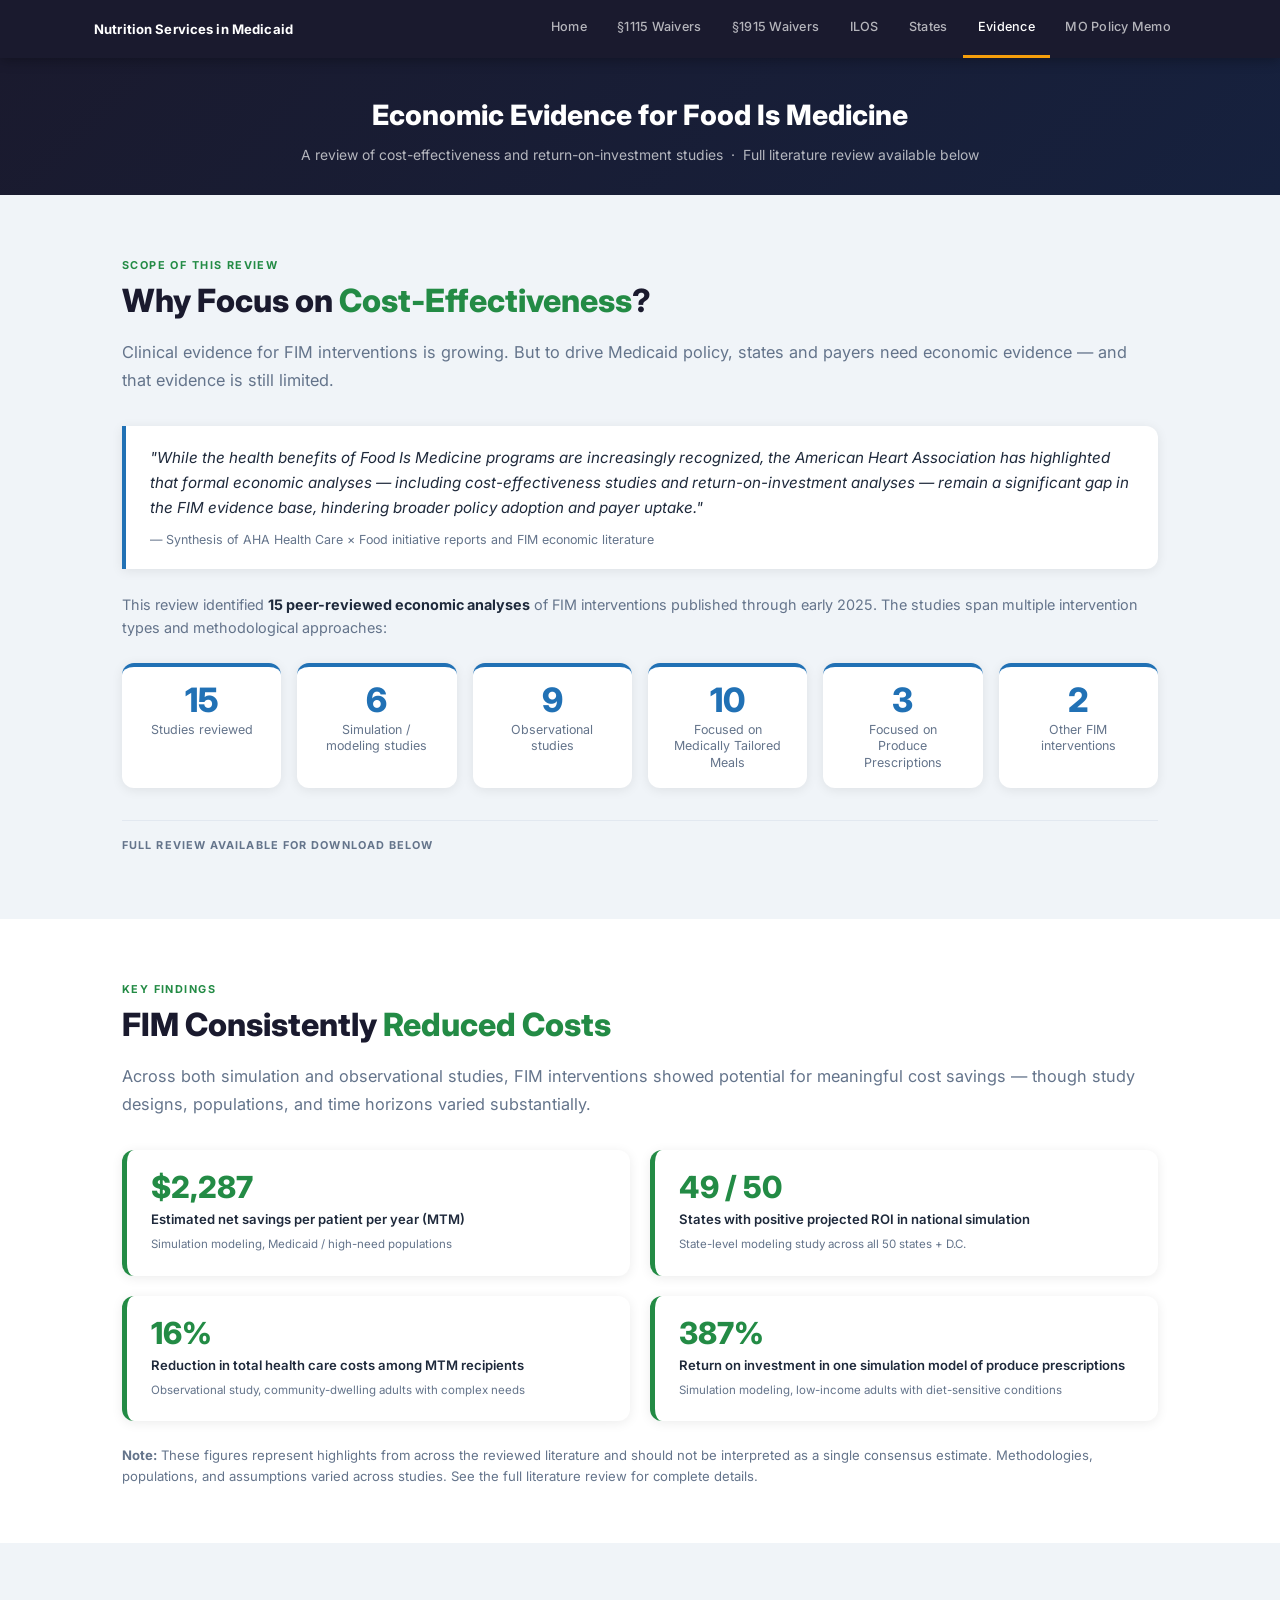
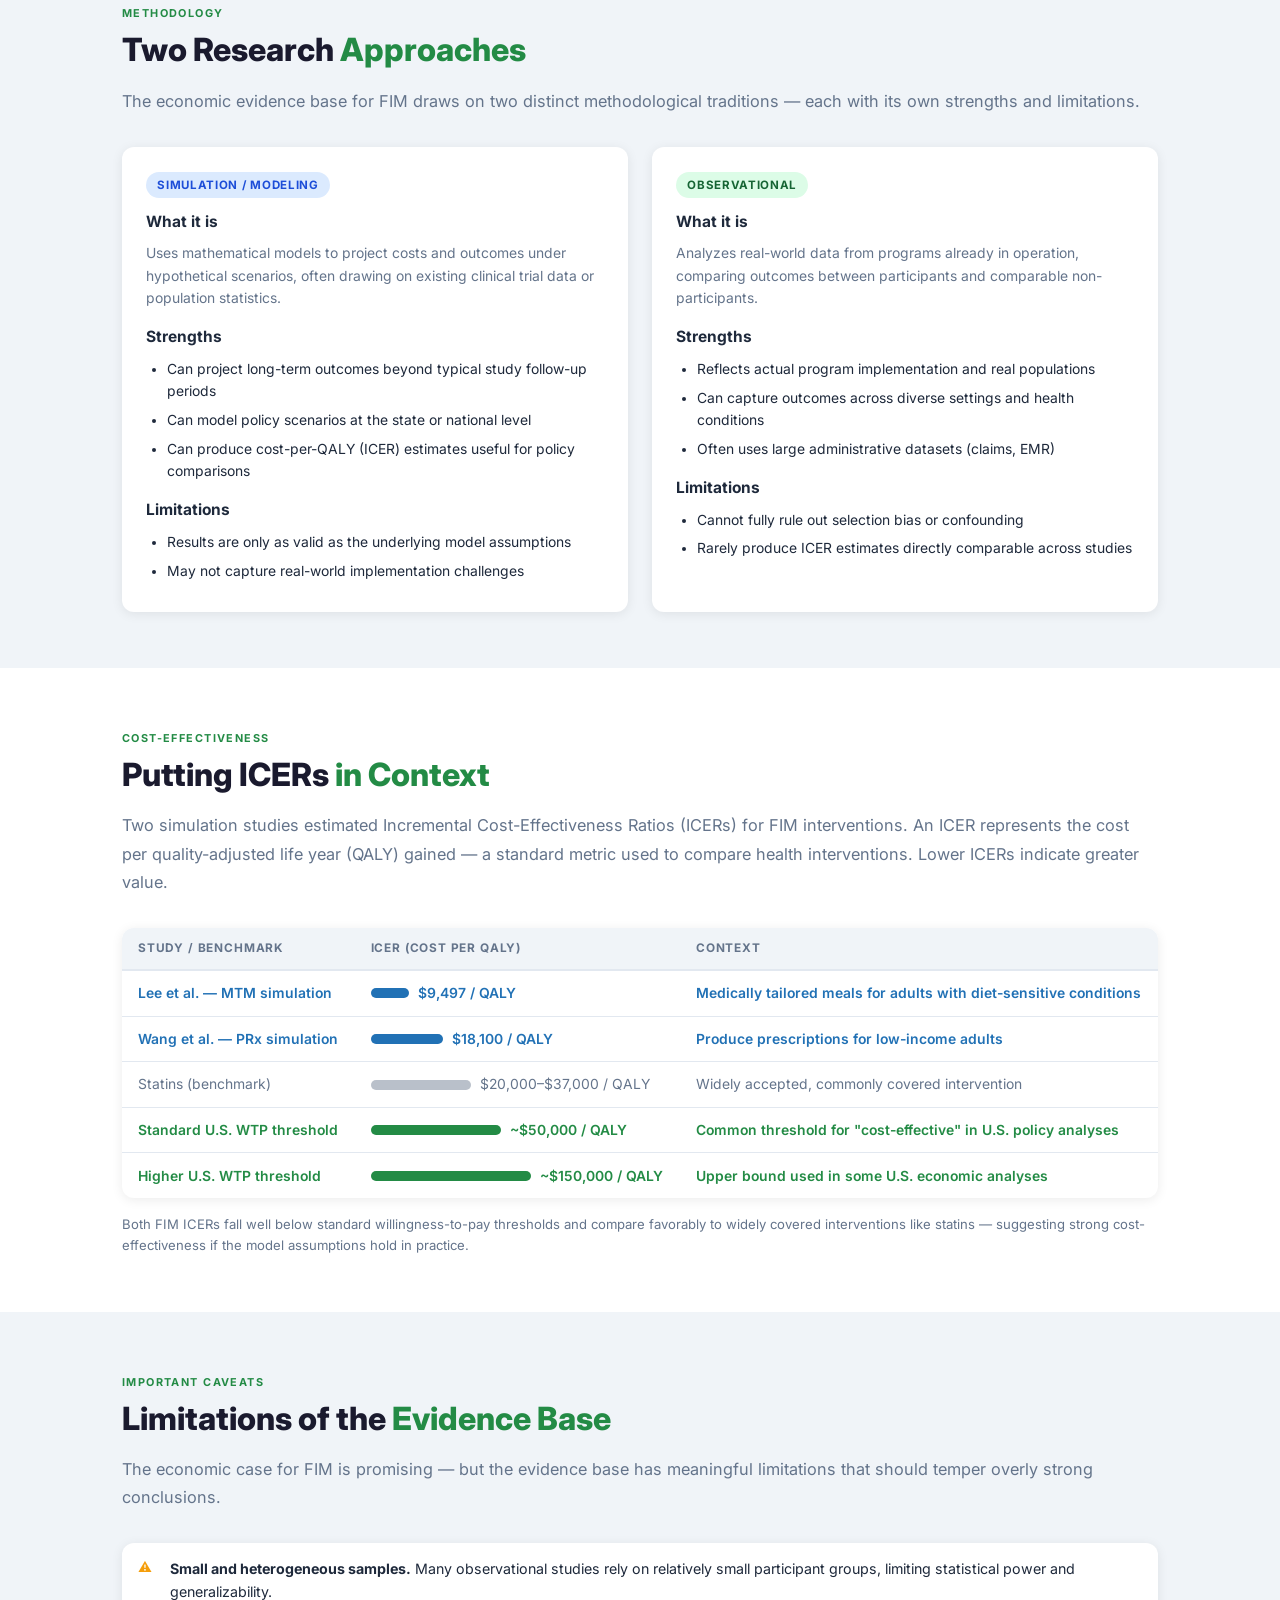
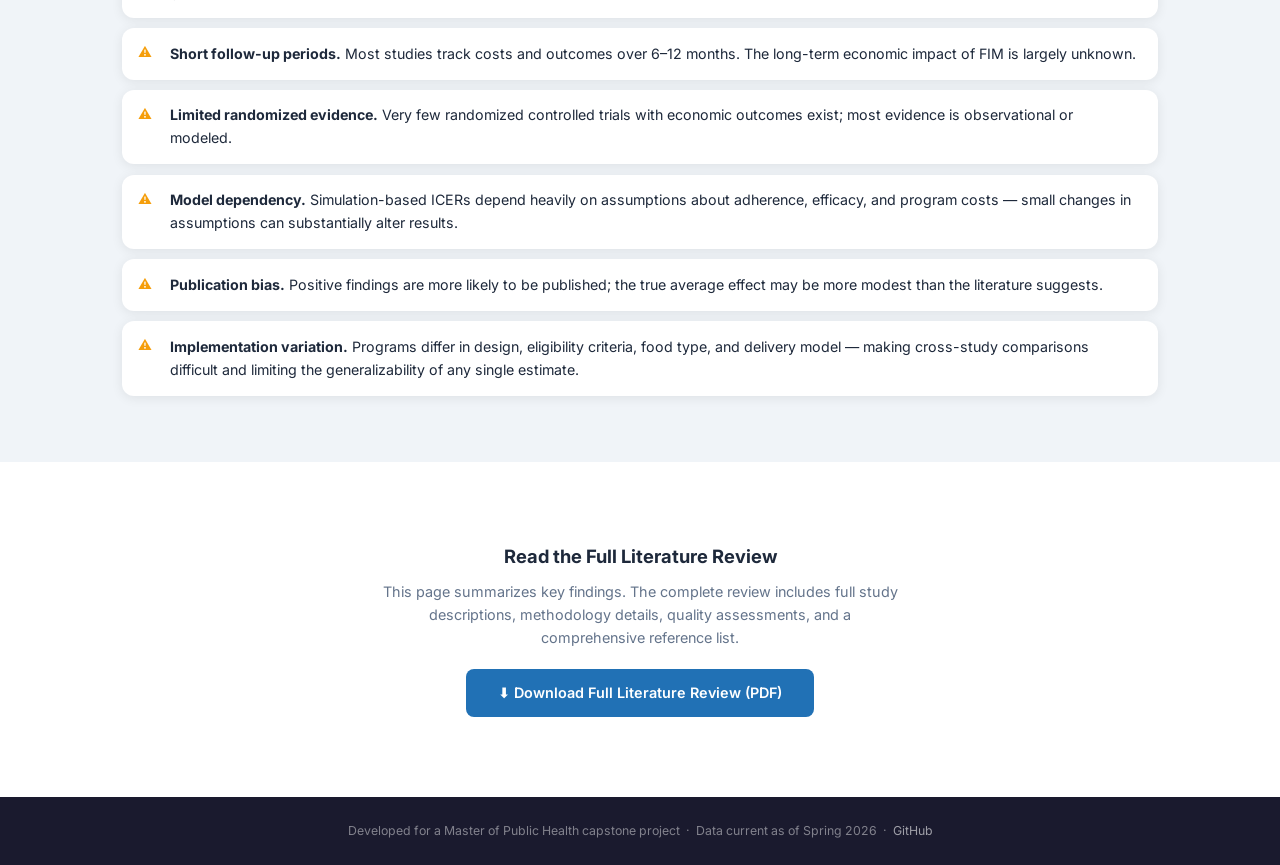
==== evidence.html @ 365bfa56 "Add hamburger nav, mobile polish, Evidence page, and MO Policy Memo page - Rename "States List" → "S" ====
<!DOCTYPE html>
<html lang="en">
<head>
  <meta charset="UTF-8" />
  <meta name="viewport" content="width=device-width, initial-scale=1.0" />
  <title>Evidence — Medicaid Nutrition Waivers</title>
  <link rel="stylesheet" href="style.css" />
</head>
<body>

<nav class="site-nav">
  <div class="nav-inner">
    <a class="nav-brand" href="index.html">Nutrition Services in Medicaid</a>
    <button class="nav-hamburger" id="nav-hamburger" aria-label="Open menu" aria-expanded="false">
      <span></span><span></span><span></span>
    </button>
    <ul class="nav-links" id="nav-links">
      <li><a href="index.html">Home</a></li>
      <li><a href="map-1115.html">§1115 Waivers</a></li>
      <li><a href="map-1915.html">§1915 Waivers</a></li>
      <li><a href="map-ilos.html">ILOS</a></li>
      <li><a href="states-list.html">States</a></li>
      <li><a href="evidence.html" class="active">Evidence</a></li>
      <li><a href="policy-memo.html">MO Policy Memo</a></li>
    </ul>
  </div>
</nav>

<div class="map-header">
  <h1>Economic Evidence for Food Is Medicine</h1>
  <p>A review of cost-effectiveness and return-on-investment studies &nbsp;·&nbsp; Full literature review available below</p>
</div>

<!-- ── Section 1: Scope + AHA quote ──────────────────────────────────────── -->
<section>
  <div class="page-section">
    <span class="section-eyebrow">Scope of This Review</span>
    <h2 class="section-title">Why Focus on <span>Cost-Effectiveness</span>?</h2>
    <p class="section-lead">
      Clinical evidence for FIM interventions is growing. But to drive Medicaid policy, states and payers
      need economic evidence — and that evidence is still limited.
    </p>

    <div class="ev-quote-box">
      <blockquote>
        "While the health benefits of Food Is Medicine programs are increasingly recognized, the American
        Heart Association has highlighted that formal economic analyses — including cost-effectiveness
        studies and return-on-investment analyses — remain a significant gap in the FIM evidence base,
        hindering broader policy adoption and payer uptake."
      </blockquote>
      <cite>— Synthesis of AHA Health Care × Food initiative reports and FIM economic literature</cite>
    </div>

    <p style="font-size:0.9rem;color:var(--muted);margin-bottom:1.25rem;">
      This review identified <strong style="color:var(--text);">15 peer-reviewed economic analyses</strong>
      of FIM interventions published through early 2025. The studies span multiple intervention types
      and methodological approaches:
    </p>

    <div class="ev-scope-row">
      <div class="ev-scope-card">
        <div class="ev-num">15</div>
        <div class="ev-lbl">Studies reviewed</div>
      </div>
      <div class="ev-scope-card">
        <div class="ev-num">6</div>
        <div class="ev-lbl">Simulation / modeling studies</div>
      </div>
      <div class="ev-scope-card">
        <div class="ev-num">9</div>
        <div class="ev-lbl">Observational studies</div>
      </div>
      <div class="ev-scope-card">
        <div class="ev-num">10</div>
        <div class="ev-lbl">Focused on Medically Tailored Meals</div>
      </div>
      <div class="ev-scope-card">
        <div class="ev-num">3</div>
        <div class="ev-lbl">Focused on Produce Prescriptions</div>
      </div>
      <div class="ev-scope-card">
        <div class="ev-num">2</div>
        <div class="ev-lbl">Other FIM interventions</div>
      </div>
    </div>

    <div class="sources" style="margin-top:2rem;">
      <div class="sources-label">Full review available for download below</div>
    </div>
  </div>
</section>

<!-- ── Section 2: Key findings (stat callouts) ───────────────────────────── -->
<section class="section-alt">
  <div class="page-section">
    <span class="section-eyebrow">Key Findings</span>
    <h2 class="section-title">FIM Consistently <span>Reduced Costs</span></h2>
    <p class="section-lead">
      Across both simulation and observational studies, FIM interventions showed potential for meaningful
      cost savings — though study designs, populations, and time horizons varied substantially.
    </p>

    <div class="ev-stat-grid">
      <div class="ev-stat-card">
        <div class="ev-stat-num">$2,287</div>
        <div class="ev-stat-label">Estimated net savings per patient per year (MTM)</div>
        <div class="ev-stat-src">Simulation modeling, Medicaid / high-need populations</div>
      </div>
      <div class="ev-stat-card">
        <div class="ev-stat-num">49 / 50</div>
        <div class="ev-stat-label">States with positive projected ROI in national simulation</div>
        <div class="ev-stat-src">State-level modeling study across all 50 states + D.C.</div>
      </div>
      <div class="ev-stat-card">
        <div class="ev-stat-num">16%</div>
        <div class="ev-stat-label">Reduction in total health care costs among MTM recipients</div>
        <div class="ev-stat-src">Observational study, community-dwelling adults with complex needs</div>
      </div>
      <div class="ev-stat-card">
        <div class="ev-stat-num">387%</div>
        <div class="ev-stat-label">Return on investment in one simulation model of produce prescriptions</div>
        <div class="ev-stat-src">Simulation modeling, low-income adults with diet-sensitive conditions</div>
      </div>
    </div>

    <p style="font-size:0.82rem;color:var(--muted);margin-top:1.5rem;">
      <strong>Note:</strong> These figures represent highlights from across the reviewed literature and should not be
      interpreted as a single consensus estimate. Methodologies, populations, and assumptions varied
      across studies. See the full literature review for complete details.
    </p>
  </div>
</section>

<!-- ── Section 3: Two types of evidence ─────────────────────────────────── -->
<section>
  <div class="page-section">
    <span class="section-eyebrow">Methodology</span>
    <h2 class="section-title">Two Research <span>Approaches</span></h2>
    <p class="section-lead">
      The economic evidence base for FIM draws on two distinct methodological traditions — each with
      its own strengths and limitations.
    </p>

    <div class="ev-two-col">
      <div class="ev-method-card">
        <span class="ev-method-tag sim">Simulation / Modeling</span>
        <h3>What it is</h3>
        <p>Uses mathematical models to project costs and outcomes under hypothetical scenarios, often drawing on existing clinical trial data or population statistics.</p>
        <h3 style="margin-top:1rem;">Strengths</h3>
        <ul>
          <li>Can project long-term outcomes beyond typical study follow-up periods</li>
          <li>Can model policy scenarios at the state or national level</li>
          <li>Can produce cost-per-QALY (ICER) estimates useful for policy comparisons</li>
        </ul>
        <h3 style="margin-top:1rem;">Limitations</h3>
        <ul>
          <li>Results are only as valid as the underlying model assumptions</li>
          <li>May not capture real-world implementation challenges</li>
        </ul>
      </div>
      <div class="ev-method-card">
        <span class="ev-method-tag obs">Observational</span>
        <h3>What it is</h3>
        <p>Analyzes real-world data from programs already in operation, comparing outcomes between participants and comparable non-participants.</p>
        <h3 style="margin-top:1rem;">Strengths</h3>
        <ul>
          <li>Reflects actual program implementation and real populations</li>
          <li>Can capture outcomes across diverse settings and health conditions</li>
          <li>Often uses large administrative datasets (claims, EMR)</li>
        </ul>
        <h3 style="margin-top:1rem;">Limitations</h3>
        <ul>
          <li>Cannot fully rule out selection bias or confounding</li>
          <li>Rarely produce ICER estimates directly comparable across studies</li>
        </ul>
      </div>
    </div>
  </div>
</section>

<!-- ── Section 4: ICERs in context ───────────────────────────────────────── -->
<section class="section-alt">
  <div class="page-section">
    <span class="section-eyebrow">Cost-Effectiveness</span>
    <h2 class="section-title">Putting ICERs <span>in Context</span></h2>
    <p class="section-lead">
      Two simulation studies estimated Incremental Cost-Effectiveness Ratios (ICERs) for FIM
      interventions. An ICER represents the cost per quality-adjusted life year (QALY) gained — a
      standard metric used to compare health interventions. Lower ICERs indicate greater value.
    </p>

    <table class="icer-table">
      <thead>
        <tr>
          <th>Study / Benchmark</th>
          <th>ICER (cost per QALY)</th>
          <th>Context</th>
        </tr>
      </thead>
      <tbody>
        <tr class="icer-fim">
          <td>Lee et al. — MTM simulation</td>
          <td>
            <div class="icer-bar-wrap">
              <div class="icer-bar" style="width:38px"></div>
              $9,497 / QALY
            </div>
          </td>
          <td>Medically tailored meals for adults with diet-sensitive conditions</td>
        </tr>
        <tr class="icer-fim">
          <td>Wang et al. — PRx simulation</td>
          <td>
            <div class="icer-bar-wrap">
              <div class="icer-bar" style="width:72px"></div>
              $18,100 / QALY
            </div>
          </td>
          <td>Produce prescriptions for low-income adults</td>
        </tr>
        <tr class="icer-bench">
          <td>Statins (benchmark)</td>
          <td>
            <div class="icer-bar-wrap">
              <div class="icer-bar bench" style="width:100px"></div>
              $20,000–$37,000 / QALY
            </div>
          </td>
          <td>Widely accepted, commonly covered intervention</td>
        </tr>
        <tr class="icer-wtp">
          <td>Standard U.S. WTP threshold</td>
          <td>
            <div class="icer-bar-wrap">
              <div class="icer-bar wtp" style="width:130px"></div>
              ~$50,000 / QALY
            </div>
          </td>
          <td>Common threshold for "cost-effective" in U.S. policy analyses</td>
        </tr>
        <tr class="icer-wtp">
          <td>Higher U.S. WTP threshold</td>
          <td>
            <div class="icer-bar-wrap">
              <div class="icer-bar wtp" style="width:160px"></div>
              ~$150,000 / QALY
            </div>
          </td>
          <td>Upper bound used in some U.S. economic analyses</td>
        </tr>
      </tbody>
    </table>

    <p style="font-size:0.82rem;color:var(--muted);margin-top:1rem;">
      Both FIM ICERs fall well below standard willingness-to-pay thresholds and compare favorably to
      widely covered interventions like statins — suggesting strong cost-effectiveness if the model
      assumptions hold in practice.
    </p>
  </div>
</section>

<!-- ── Section 5: Limitations ────────────────────────────────────────────── -->
<section>
  <div class="page-section">
    <span class="section-eyebrow">Important Caveats</span>
    <h2 class="section-title">Limitations of the <span>Evidence Base</span></h2>
    <p class="section-lead">
      The economic case for FIM is promising — but the evidence base has meaningful limitations that
      should temper overly strong conclusions.
    </p>

    <ul class="caveat-list">
      <li><strong>Small and heterogeneous samples.</strong> Many observational studies rely on relatively small participant groups, limiting statistical power and generalizability.</li>
      <li><strong>Short follow-up periods.</strong> Most studies track costs and outcomes over 6–12 months. The long-term economic impact of FIM is largely unknown.</li>
      <li><strong>Limited randomized evidence.</strong> Very few randomized controlled trials with economic outcomes exist; most evidence is observational or modeled.</li>
      <li><strong>Model dependency.</strong> Simulation-based ICERs depend heavily on assumptions about adherence, efficacy, and program costs — small changes in assumptions can substantially alter results.</li>
      <li><strong>Publication bias.</strong> Positive findings are more likely to be published; the true average effect may be more modest than the literature suggests.</li>
      <li><strong>Implementation variation.</strong> Programs differ in design, eligibility criteria, food type, and delivery model — making cross-study comparisons difficult and limiting the generalizability of any single estimate.</li>
    </ul>
  </div>
</section>

<!-- ── Section 6: Download CTA ───────────────────────────────────────────── -->
<section class="section-alt">
  <div class="page-section">
    <div class="download-cta">
      <h3>Read the Full Literature Review</h3>
      <p>
        This page summarizes key findings. The complete review includes full study descriptions,
        methodology details, quality assessments, and a comprehensive reference list.
      </p>
      <a href="Walcott_Lit_Review.pdf" class="btn-download" target="_blank">
        &#x2B07; Download Full Literature Review (PDF)
      </a>
    </div>
  </div>
</section>

<!-- ── Footer ────────────────────────────────────────────────────────────── -->
<footer class="site-footer">
  <p>Developed for a Master of Public Health capstone project &nbsp;·&nbsp;
     Data current as of Spring 2026 &nbsp;·&nbsp;
     <a href="https://github.com/kwal-walk/50statescan" target="_blank">GitHub</a>
  </p>
</footer>

<script src="nav.js"></script>
</body>
</html>
---- style.css ----
/* ── Google Font ─────────────────────────────────────────────────────────── */
@import url('https://fonts.googleapis.com/css2?family=Inter:wght@300;400;500;600;700;800&display=swap');

/* ── Design tokens ───────────────────────────────────────────────────────── */
:root {
  --navy:    #1a1a2e;
  --navy2:   #16213e;
  --purple:  #6a51a3;
  --blue:    #2171b5;
  --green:   #238b45;
  --teal:    #0891b2;
  --amber:   #f59e0b;
  --orange:  #fd8d3c;
  --bg:      #f0f4f8;
  --card-bg: #ffffff;
  --text:    #1e293b;
  --muted:   #64748b;
  --border:  #e2e8f0;
  --radius:  12px;
  --shadow:  0 2px 12px rgba(0,0,0,0.08);
  --shadow-lg: 0 8px 32px rgba(0,0,0,0.12);
}

/* ── Reset ───────────────────────────────────────────────────────────────── */
*, *::before, *::after { box-sizing: border-box; margin: 0; padding: 0; }
html { scroll-behavior: smooth; }
body {
  font-family: 'Inter', system-ui, sans-serif;
  background: var(--bg);
  color: var(--text);
  line-height: 1.6;
}
a { color: var(--blue); text-decoration: none; }
a:hover { text-decoration: underline; }
img { max-width: 100%; display: block; }

/* ── Top Navigation ──────────────────────────────────────────────────────── */
.site-nav {
  position: sticky;
  top: 0;
  z-index: 1000;
  background: var(--navy);
  box-shadow: 0 2px 12px rgba(0,0,0,0.3);
}
.nav-inner {
  max-width: 1140px;
  margin: 0 auto;
  display: flex;
  align-items: center;
  padding: 0 1.5rem;
  height: 58px;
}
.nav-brand {
  font-size: 0.82rem;
  font-weight: 700;
  color: #fff;
  white-space: nowrap;
  margin-right: auto;
  letter-spacing: 0.01em;
  text-decoration: none;
}
.nav-brand:hover { text-decoration: none; color: rgba(255,255,255,0.85); }
.nav-links {
  display: flex;
  list-style: none;
  height: 100%;
}
.nav-links li { display: flex; align-items: stretch; }
.nav-links a {
  display: flex;
  align-items: center;
  padding: 0 0.95rem;
  color: rgba(255,255,255,0.68);
  font-size: 0.79rem;
  font-weight: 500;
  letter-spacing: 0.02em;
  transition: color 0.2s, background 0.2s;
  border-bottom: 3px solid transparent;
  text-decoration: none;
}
.nav-links a:hover { color: #fff; background: rgba(255,255,255,0.06); text-decoration: none; }
.nav-links a.active { color: #fff; border-bottom-color: var(--amber); }

/* ── Hero ────────────────────────────────────────────────────────────────── */
.hero {
  position: relative;
  min-height: 490px;
  display: flex;
  align-items: center;
  justify-content: center;
  overflow: hidden;
  background: var(--navy2);
}
.hero-img {
  position: absolute; inset: 0;
  width: 100%; height: 100%;
  object-fit: cover; object-position: center;
  opacity: 0.38;
}
.hero-content {
  position: relative; z-index: 1;
  text-align: center; padding: 3.5rem 2rem;
  max-width: 800px;
}
.hero-eyebrow {
  display: inline-block;
  background: var(--amber); color: var(--navy);
  font-size: 0.7rem; font-weight: 700;
  letter-spacing: 0.13em; text-transform: uppercase;
  padding: 0.28rem 0.9rem; border-radius: 99px;
  margin-bottom: 1.2rem;
}
.hero h1 {
  font-size: clamp(1.9rem, 4.5vw, 3.1rem);
  font-weight: 800; color: #fff;
  line-height: 1.18; margin-bottom: 1rem;
}
.hero-sub {
  font-size: 1.05rem; color: rgba(255,255,255,0.8);
  max-width: 600px; margin: 0 auto 2.2rem; line-height: 1.65;
}
.hero-stats {
  display: flex; gap: 0.8rem;
  justify-content: center; flex-wrap: wrap;
}
.hero-stat {
  background: rgba(255,255,255,0.12);
  border: 1px solid rgba(255,255,255,0.22);
  backdrop-filter: blur(6px);
  border-radius: 99px; padding: 0.42rem 1.1rem;
  color: #fff; font-size: 0.8rem; font-weight: 500;
}
.hero-stat strong { font-weight: 700; }

/* ── Page sections ───────────────────────────────────────────────────────── */
.page-section {
  max-width: 1100px;
  margin: 0 auto;
  padding: 3.5rem 2rem;
}
.section-alt { background: #fff; }
.section-eyebrow {
  display: inline-block;
  font-size: 0.68rem; font-weight: 700;
  letter-spacing: 0.13em; text-transform: uppercase;
  color: var(--green); margin-bottom: 0.45rem;
}
.section-title {
  font-size: clamp(1.4rem, 2.8vw, 2rem);
  font-weight: 800; color: var(--navy);
  margin-bottom: 1.1rem; line-height: 1.22;
}
.section-title span { color: var(--green); }
.section-lead {
  font-size: 1.02rem; color: var(--muted);
  margin-bottom: 2rem; line-height: 1.72;
}
.section-body { font-size: 0.96rem; color: var(--text); line-height: 1.76; }
.section-body p { margin-bottom: 1rem; }
.section-body p:last-child { margin-bottom: 0; }

/* ── Two-column layout ───────────────────────────────────────────────────── */
.two-col {
  display: grid;
  grid-template-columns: 1fr 1fr;
  gap: 3rem; align-items: center;
}
.two-col.reverse { direction: rtl; }
.two-col.reverse > * { direction: ltr; }
@media (max-width: 720px) {
  .two-col { grid-template-columns: 1fr; }
  .two-col.reverse { direction: ltr; }
}
.col-img { border-radius: var(--radius); overflow: hidden; box-shadow: var(--shadow-lg); }
.col-img img { width: 100%; height: 320px; object-fit: cover; }

/* ── FIM type cards ──────────────────────────────────────────────────────── */
.fim-grid {
  display: grid;
  grid-template-columns: repeat(auto-fill, minmax(215px, 1fr));
  gap: 1rem; margin-top: 1.8rem;
}
.fim-grid-3 {
  display: grid;
  grid-template-columns: repeat(3, 1fr);
  gap: 1rem; margin-top: 1rem;
}
/* 2 cards centered to match width of 3-column grid above:
   use a 6-col grid so each card spans 2 cols = same width as 3-col above */
.fim-grid-2-centered {
  display: grid;
  grid-template-columns: repeat(6, 1fr);
  gap: 1rem; margin-top: 1rem;
}
.fim-grid-2-centered > :nth-child(1) { grid-column: 2 / 4; }
.fim-grid-2-centered > :nth-child(2) { grid-column: 4 / 6; }
@media (max-width: 720px) {
  .fim-grid-3 { grid-template-columns: 1fr; }
  .fim-grid-2-centered { grid-template-columns: 1fr 1fr; }
  .fim-grid-2-centered > :nth-child(1) { grid-column: auto; }
  .fim-grid-2-centered > :nth-child(2) { grid-column: auto; }
}
.fim-card {
  background: var(--card-bg); border-radius: var(--radius);
  padding: 1.3rem 1.2rem; box-shadow: var(--shadow);
  border-top: 4px solid var(--green);
  transition: transform 0.2s, box-shadow 0.2s;
}
.fim-card:hover { transform: translateY(-3px); box-shadow: var(--shadow-lg); }
.fim-card.accent-blue   { border-top-color: var(--blue); }
.fim-card.accent-purple { border-top-color: var(--purple); }
.fim-card.accent-amber  { border-top-color: var(--amber); }
.fim-card.accent-teal   { border-top-color: var(--teal); }
.fim-card.accent-orange { border-top-color: var(--orange); }
.fim-card .card-icon { font-size: 1.75rem; margin-bottom: 0.55rem; }
.fim-card h4 { font-size: 0.87rem; font-weight: 700; color: var(--navy); margin-bottom: 0.38rem; }
.fim-card p  { font-size: 0.81rem; color: var(--muted); line-height: 1.55; }

/* ── Evidence banner ─────────────────────────────────────────────────────── */
.evidence-banner {
  background: linear-gradient(135deg, var(--navy) 0%, var(--navy2) 100%);
  border-radius: var(--radius); padding: 1.8rem 2.2rem;
  color: #fff; margin-top: 2rem;
  display: flex; align-items: center; gap: 1.4rem;
}
.evidence-banner .ev-icon { font-size: 2.2rem; flex-shrink: 0; }
.evidence-banner h4 { font-size: 1rem; font-weight: 700; margin-bottom: 0.3rem; }
.evidence-banner p  { font-size: 0.87rem; color: rgba(255,255,255,0.8); line-height: 1.6; }

/* ── FIM vs FAM ──────────────────────────────────────────────────────────── */
.compare-grid {
  display: grid; grid-template-columns: 1fr 1fr;
  gap: 1.5rem; margin-top: 1.8rem;
}
@media (max-width: 600px) { .compare-grid { grid-template-columns: 1fr; } }
.compare-card {
  background: var(--card-bg); border-radius: var(--radius);
  padding: 1.8rem; box-shadow: var(--shadow);
}
.compare-card.fim  { border-top: 5px solid var(--blue); }
.compare-card.fam  { border-top: 5px solid var(--green); }
.compare-card .cc-label {
  font-size: 0.67rem; font-weight: 700; letter-spacing: 0.12em;
  text-transform: uppercase; margin-bottom: 0.5rem;
}
.compare-card.fim .cc-label { color: var(--blue); }
.compare-card.fam .cc-label { color: var(--green); }
.compare-card h3  { font-size: 1.12rem; font-weight: 700; color: var(--navy); margin-bottom: 0.85rem; }
.compare-card ul  { padding-left: 1.2rem; }
.compare-card li  { font-size: 0.89rem; color: var(--muted); margin-bottom: 0.5rem; line-height: 1.55; }

/* ── Full-width image divider ────────────────────────────────────────────── */
.img-divider { width: 100%; height: 260px; overflow: hidden; position: relative; }
.img-divider img {
  width: 100%; height: 100%;
  object-fit: cover; object-position: center 55%;
}
.img-divider-overlay {
  position: absolute; inset: 0;
  background: linear-gradient(to right, rgba(26,26,46,0.62), rgba(26,26,46,0.1));
  display: flex; align-items: center; padding: 0 4rem;
}
.img-divider-overlay p {
  color: #fff; font-size: clamp(1rem, 2.2vw, 1.35rem);
  font-weight: 600; max-width: 480px;
  line-height: 1.42;
}
/* Centered overlay variant */
.img-divider-overlay.overlay-center {
  justify-content: center;
  background: rgba(26,26,46,0.42);
  padding: 0 2rem;
}
.img-divider-overlay.overlay-center p {
  text-align: center;
  max-width: 700px;
}

/* ── Key Players ─────────────────────────────────────────────────────────── */
.players-grid {
  display: grid;
  grid-template-columns: repeat(auto-fill, minmax(270px, 1fr));
  gap: 1.1rem; margin-top: 1.8rem;
}
.player-card {
  background: var(--card-bg); border-radius: var(--radius);
  padding: 1.4rem; box-shadow: var(--shadow);
  display: flex; gap: 1rem; align-items: flex-start;
}
.player-icon {
  font-size: 1.8rem; flex-shrink: 0;
  width: 50px; height: 50px; background: var(--bg);
  border-radius: 10px; display: flex;
  align-items: center; justify-content: center;
}
.player-card h4 { font-size: 0.9rem; font-weight: 700; color: var(--navy); margin-bottom: 0.32rem; }
.player-card p  { font-size: 0.82rem; color: var(--muted); line-height: 1.55; }

/* ── Waiver overview cards ───────────────────────────────────────────────── */
.waiver-overview-cards {
  display: grid;
  grid-template-columns: repeat(auto-fill, minmax(290px, 1fr));
  gap: 1.5rem; margin-top: 1.8rem;
}
.waiver-overview-card {
  background: var(--card-bg); border-radius: var(--radius);
  padding: 2rem; box-shadow: var(--shadow);
  display: flex; flex-direction: column;
  transition: transform 0.2s, box-shadow 0.2s;
}
.waiver-overview-card:hover { transform: translateY(-4px); box-shadow: var(--shadow-lg); }
.waiver-overview-card.w1115 { border-top: 5px solid var(--blue); }
.waiver-overview-card.w1915 { border-top: 5px solid var(--green); }
.waiver-overview-card.wilos { border-top: 5px solid var(--teal); }
.wc-badge {
  display: inline-block;
  font-size: 0.67rem; font-weight: 700; letter-spacing: 0.1em;
  text-transform: uppercase; padding: 0.23rem 0.65rem;
  border-radius: 99px; margin-bottom: 0.75rem; color: #fff;
}
.waiver-overview-card.w1115 .wc-badge { background: var(--blue); }
.waiver-overview-card.w1915 .wc-badge { background: var(--green); }
.waiver-overview-card.wilos .wc-badge { background: var(--teal); }
.waiver-overview-card h3 { font-size: 1.05rem; font-weight: 700; color: var(--navy); margin-bottom: 0.65rem; }
.waiver-overview-card p  { font-size: 0.85rem; color: var(--muted); line-height: 1.62; flex: 1; margin-bottom: 1.4rem; }
.wc-stat {
  font-size: 0.79rem; color: var(--text); font-weight: 500;
  background: var(--bg); border-radius: 8px; padding: 0.38rem 0.75rem;
  margin-bottom: 1.1rem; display: inline-block;
}
.btn-map {
  display: inline-flex; align-items: center; gap: 0.4rem;
  padding: 0.62rem 1.25rem; border-radius: 8px;
  font-size: 0.84rem; font-weight: 600; color: #fff;
  transition: opacity 0.2s; text-decoration: none; width: fit-content;
}
.btn-map:hover { opacity: 0.87; text-decoration: none; }
.waiver-overview-card.w1115 .btn-map { background: var(--blue); }
.waiver-overview-card.w1915 .btn-map { background: var(--green); }
.waiver-overview-card.wilos .btn-map { background: var(--teal); }

/* ── Sources ─────────────────────────────────────────────────────────────── */
.sources {
  margin-top: 2.2rem; padding-top: 1rem;
  border-top: 1px solid var(--border);
}
.sources-label {
  font-size: 0.68rem; font-weight: 700; letter-spacing: 0.1em;
  text-transform: uppercase; color: var(--muted); margin-bottom: 0.5rem;
}
.sources-list { display: flex; flex-wrap: wrap; gap: 0.35rem 0.8rem; list-style: none; }
.sources-list li { font-size: 0.74rem; }
.sources-list a {
  color: var(--muted); text-decoration: underline;
  text-decoration-color: var(--border); transition: color 0.15s;
}
.sources-list a:hover { color: var(--blue); }

/* ── Map page header ─────────────────────────────────────────────────────── */
.map-header {
  background: linear-gradient(135deg, var(--navy) 0%, var(--navy2) 100%);
  padding: 2.2rem 2rem 1.8rem; text-align: center;
}
.map-header h1 {
  font-size: clamp(1.2rem, 2.8vw, 1.75rem);
  font-weight: 800; color: #fff; margin-bottom: 0.35rem;
}
.map-header p { font-size: 0.87rem; color: rgba(255,255,255,0.68); }

/* ── Map layout ──────────────────────────────────────────────────────────── */
.map-main {
  display: flex; flex-direction: column;
  align-items: center; padding: 1.5rem 1rem 3rem;
}
#map-container {
  width: 100%; max-width: 960px;
  background: #eaf3fb; border: 1px solid #c8dbe9;
  border-radius: var(--radius); overflow: visible; padding: 0.5rem;
}
#map { width: 100%; height: auto; display: block; cursor: pointer; }
.state-path {
  stroke: #fff; stroke-width: 0.6px; cursor: pointer;
  transition: filter 0.15s, stroke-width 0.15s;
}
.state-path:hover { stroke: rgba(0,0,0,0.4); stroke-width: 1.8px; filter: brightness(0.86); }

/* ── Legend ──────────────────────────────────────────────────────────────── */
#legend {
  background: var(--card-bg); border-radius: var(--radius);
  box-shadow: var(--shadow); padding: 1rem 1.25rem;
  margin-top: 1rem; display: flex; flex-wrap: wrap;
  gap: 0.55rem 1.4rem; align-items: center;
  max-width: 960px; width: 100%;
}
.legend-title {
  font-size: 0.7rem; font-weight: 700; letter-spacing: 0.1em;
  text-transform: uppercase; color: var(--muted); width: 100%;
}
.legend-item { display: flex; align-items: center; gap: 0.45rem; font-size: 0.82rem; color: var(--text); }
.legend-swatch {
  width: 16px; height: 16px; border-radius: 4px; flex-shrink: 0;
  border: 1px solid rgba(0,0,0,0.1);
}
.pending-swatch {
  background: repeating-linear-gradient(
    45deg, #238b45 0px, #238b45 4px, #fd8d3c 4px, #fd8d3c 8px
  );
}
.na-swatch {
  background: repeating-linear-gradient(
    45deg, #94a3b8 0px, #94a3b8 4px, #e2e8f0 4px, #e2e8f0 8px
  );
}

/* ── Tooltip ─────────────────────────────────────────────────────────────── */
#tooltip {
  display: none; position: fixed; z-index: 9999;
  background: var(--navy); color: #fff;
  border-radius: 10px; padding: 0.9rem 1.1rem;
  max-width: 300px; font-size: 0.83rem; line-height: 1.5;
  box-shadow: 0 8px 28px rgba(0,0,0,0.28); pointer-events: none;
}
.tt-name {
  font-weight: 700; font-size: 0.94rem; margin-bottom: 0.5rem;
  display: flex; align-items: center; gap: 0.5rem; flex-wrap: wrap;
}
.tt-pending-badge {
  background: var(--amber); color: var(--navy);
  font-size: 0.6rem; font-weight: 700; letter-spacing: 0.08em;
  padding: 0.14rem 0.42rem; border-radius: 99px;
}
.tt-section { margin-bottom: 0.42rem; }
.tt-label   { font-weight: 600; color: rgba(255,255,255,0.68); }
.tt-none    { color: rgba(255,255,255,0.38); font-style: italic; }
.tt-click-hint {
  margin-top: 0.55rem; font-size: 0.74rem;
  color: var(--amber); font-weight: 500;
}

/* ── State detail page ───────────────────────────────────────────────────── */
.state-page-header {
  background: linear-gradient(135deg, var(--navy) 0%, var(--navy2) 100%);
  padding: 2.5rem 2rem;
}
.state-page-inner { max-width: 900px; margin: 0 auto; }
.state-back {
  display: inline-flex; align-items: center; gap: 0.35rem;
  color: rgba(255,255,255,0.58); font-size: 0.8rem;
  margin-bottom: 1rem; transition: color 0.2s; text-decoration: none;
}
.state-back:hover { color: #fff; text-decoration: none; }
.state-page-header h1 {
  font-size: clamp(1.6rem, 4vw, 2.5rem);
  font-weight: 800; color: #fff; margin-bottom: 0.5rem;
}
.state-badges { display: flex; flex-wrap: wrap; gap: 0.55rem; margin-top: 0.9rem; }
.s-badge {
  padding: 0.32rem 0.85rem; border-radius: 99px;
  font-size: 0.77rem; font-weight: 600; color: #fff;
}
.s-badge.b1115    { background: var(--blue); }
.s-badge.b1915    { background: var(--green); }
.s-badge.bilos    { background: var(--teal); }
.s-badge.bpending { background: var(--amber); color: var(--navy); }
.s-badge.bnone    { background: rgba(255,255,255,0.15); color: rgba(255,255,255,0.65); }

.state-page-content { max-width: 900px; margin: 0 auto; padding: 2.5rem 1.5rem; }
.sp-section { margin-bottom: 3rem; }
.sp-section-head {
  display: flex; align-items: center; gap: 0.7rem;
  padding-bottom: 0.75rem; border-bottom: 2px solid var(--border);
  margin-bottom: 1.5rem;
}
.sp-dot { width: 13px; height: 13px; border-radius: 50%; flex-shrink: 0; }
.sp-dot.d1115  { background: var(--blue); }
.sp-dot.d1115p { background: var(--amber); }
.sp-dot.d1915  { background: var(--green); }
.sp-dot.dilos  { background: var(--teal); }
.sp-section-head h2 { font-size: 1.12rem; font-weight: 700; color: var(--navy); }

.waiver-block {
  background: var(--card-bg); border-radius: var(--radius);
  padding: 1.4rem 1.5rem; box-shadow: var(--shadow); margin-bottom: 1rem;
}
.waiver-block + .waiver-block { border-top: 1px solid var(--border); }
.waiver-block h3 { font-size: 0.97rem; font-weight: 700; color: var(--navy); margin-bottom: 0.4rem; }
.waiver-dates {
  font-size: 0.79rem; color: var(--muted); background: var(--bg);
  border-radius: 6px; padding: 0.33rem 0.7rem; display: inline-block; margin-bottom: 0.8rem;
}
.waiver-details {
  font-size: 0.87rem; color: var(--text);
  line-height: 1.7;
}

/* ── State detail rich text ──────────────────────────────────────────────── */
.d-p   { margin-bottom: 0.5rem; }
.d-head {
  font-weight: 700; color: var(--navy);
  margin-top: 0.75rem; margin-bottom: 0.2rem;
}
.d-head:first-child { margin-top: 0; }
.d-gap { margin-top: 0.45rem; }
.d-ul, .d-ul-2 { margin-bottom: 0.45rem; }
.d-ul  { list-style-type: disc;   padding-left: 1.4rem; }
.d-ul-2 { list-style-type: circle; padding-left: 2.8rem; }
.d-ul li, .d-ul-2 li {
  margin-bottom: 0.2rem; line-height: 1.6;
}
.d-ol {
  padding-left: 1.6rem; margin-bottom: 0.45rem;
  list-style-type: decimal;
}
.d-ol.roman { list-style-type: lower-roman; }
.d-ol.sub   { padding-left: 2.8rem; list-style-type: decimal; }
.d-ol li { margin-bottom: 0.2rem; line-height: 1.6; }
.d-sources {
  margin-top: 0.85rem; padding-top: 0.6rem;
  border-top: 1px solid var(--border);
  font-size: 0.81rem; color: var(--muted);
}
.d-sources strong { color: var(--text); }
.d-sources a { color: var(--muted); text-decoration: underline; text-decoration-color: var(--border); }
.d-sources a:hover { color: var(--blue); }
.d-sources-note {
  font-style: italic; font-size: 0.78rem;
  color: var(--muted); margin-bottom: 0.35rem;
}
.kw-bold { font-weight: 700; }
.no-waiver-card {
  background: var(--card-bg); border-radius: var(--radius); padding: 1.5rem;
  text-align: center; color: var(--muted); font-size: 0.9rem;
  border: 2px dashed var(--border);
}

/* ── State prev / next navigation ───────────────────────────────────────── */
.state-nav-bar {
  max-width: 900px;
  margin: 0 auto 2.5rem;
  padding: 0 1.5rem;
  display: flex;
  justify-content: space-between;
  align-items: center;
}
.state-nav-arrow {
  position: relative;
  display: inline-flex;
  align-items: center;
  justify-content: center;
  width: 46px; height: 46px;
  background: var(--card-bg);
  border: 1px solid var(--border);
  border-radius: 50%;
  color: var(--navy);
  font-size: 1.15rem;
  text-decoration: none;
  box-shadow: var(--shadow);
  transition: background 0.15s, color 0.15s, transform 0.15s, box-shadow 0.15s;
}
.state-nav-arrow:hover {
  background: var(--navy); color: #fff;
  transform: translateY(-2px); box-shadow: var(--shadow-lg);
  text-decoration: none;
}
/* Tooltip: state name appears above the arrow on hover */
.state-nav-arrow::before {
  content: attr(data-tip);
  position: absolute;
  bottom: calc(100% + 9px);
  background: var(--navy); color: #fff;
  padding: 0.28rem 0.72rem;
  border-radius: 6px;
  font-size: 0.77rem; font-weight: 500;
  white-space: nowrap;
  pointer-events: none;
  opacity: 0; transition: opacity 0.18s;
  z-index: 100;
}
.state-nav-prev::before { left: 0; }
.state-nav-next::before { right: 0; }
.state-nav-arrow:hover::before { opacity: 1; }

/* ── States List page ────────────────────────────────────────────────────── */
.states-list-container {
  max-width: 1100px;
  margin: 2.5rem auto;
  padding: 0 2rem;
}
/* Four columns, filled top-to-bottom then left-to-right */
.states-cols-wrap {
  display: flex;
  gap: 1.2rem;
  align-items: flex-start;
}
.states-col { flex: 1; min-width: 0; }
.states-letter-hdr {
  font-size: 0.68rem; font-weight: 800;
  letter-spacing: 0.13em; text-transform: uppercase;
  color: var(--blue);
  padding: 0.55rem 0 0.25rem;
  border-bottom: 2px solid var(--border);
  margin-bottom: 0.35rem;
  margin-top: 1.1rem;
}
.states-col > .states-letter-hdr:first-child { margin-top: 0; padding-top: 0; }
.states-link {
  display: block;
  padding: 0.55rem 0.9rem;
  background: var(--card-bg);
  border-radius: 8px;
  box-shadow: var(--shadow);
  color: var(--text);
  font-size: 0.9rem; font-weight: 500;
  text-decoration: none;
  margin-bottom: 0.38rem;
  transition: background 0.15s, color 0.15s, transform 0.15s;
  border-left: 4px solid var(--border);
}
.states-link:hover {
  background: var(--navy); color: #fff;
  border-left-color: var(--amber);
  transform: translateX(3px);
  text-decoration: none;
}
@media (max-width: 800px) {
  .states-cols-wrap { gap: 0.8rem; }
}
@media (max-width: 600px) {
  .states-cols-wrap { flex-wrap: wrap; }
  .states-col { min-width: calc(50% - 0.6rem); }
}

/* ── Footer ──────────────────────────────────────────────────────────────── */
.site-footer {
  background: var(--navy); color: rgba(255,255,255,0.45);
  text-align: center; font-size: 0.77rem; padding: 1.5rem 1rem;
  margin-top: auto;
}
.site-footer a { color: rgba(255,255,255,0.58); }
.site-footer a:hover { color: #fff; }

/* ── Hamburger Navigation ────────────────────────────────────────────────── */
.nav-hamburger {
  display: none;
  flex-direction: column;
  justify-content: space-between;
  width: 26px; height: 19px;
  background: none; border: none; cursor: pointer;
  padding: 0; margin-left: 1rem; flex-shrink: 0;
}
.nav-hamburger span {
  display: block;
  width: 100%; height: 2px;
  background: rgba(255,255,255,0.85);
  border-radius: 2px;
  transition: transform 0.25s, opacity 0.25s;
}
.nav-hamburger.open span:nth-child(1) { transform: translateY(8.5px) rotate(45deg); }
.nav-hamburger.open span:nth-child(2) { opacity: 0; transform: scaleX(0); }
.nav-hamburger.open span:nth-child(3) { transform: translateY(-8.5px) rotate(-45deg); }

/* ── Mobile Map Tip ──────────────────────────────────────────────────────── */
.mobile-map-tip {
  display: none;
  background: #fef3c7; color: #92400e;
  text-align: center; font-size: 0.8rem; font-weight: 500;
  padding: 0.6rem 1rem;
  border-bottom: 1px solid #fde68a;
}

/* ── Evidence Page ───────────────────────────────────────────────────────── */
.ev-scope-row {
  display: flex; flex-wrap: wrap; gap: 1rem; margin-top: 1.5rem;
}
.ev-scope-card {
  flex: 1; min-width: 130px;
  background: var(--card-bg); border-radius: var(--radius);
  box-shadow: var(--shadow); padding: 1rem 1.25rem;
  border-top: 4px solid var(--blue); text-align: center;
}
.ev-scope-card .ev-num {
  font-size: 2.1rem; font-weight: 800; color: var(--blue); line-height: 1;
}
.ev-scope-card .ev-lbl {
  font-size: 0.78rem; color: var(--muted); margin-top: 0.3rem; line-height: 1.35;
}
.ev-stat-grid {
  display: grid; grid-template-columns: repeat(2, 1fr); gap: 1.25rem; margin-top: 1.5rem;
}
.ev-stat-card {
  background: var(--card-bg); border-radius: var(--radius);
  box-shadow: var(--shadow); padding: 1.4rem 1.5rem;
  border-left: 5px solid var(--green);
}
.ev-stat-card .ev-stat-num { font-size: 1.9rem; font-weight: 800; color: var(--green); line-height: 1; }
.ev-stat-card .ev-stat-label { font-size: 0.82rem; font-weight: 600; color: var(--text); margin-top: 0.4rem; }
.ev-stat-card .ev-stat-src { font-size: 0.72rem; color: var(--muted); margin-top: 0.3rem; }
.ev-two-col {
  display: grid; grid-template-columns: 1fr 1fr; gap: 1.5rem; margin-top: 1.5rem;
}
.ev-method-card {
  background: var(--card-bg); border-radius: var(--radius);
  box-shadow: var(--shadow); padding: 1.5rem;
}
.ev-method-tag {
  display: inline-block; padding: 0.22rem 0.7rem;
  border-radius: 999px; font-size: 0.72rem; font-weight: 700;
  text-transform: uppercase; letter-spacing: 0.06em; margin-bottom: 0.75rem;
}
.ev-method-tag.sim { background: #dbeafe; color: #1d4ed8; }
.ev-method-tag.obs { background: #dcfce7; color: #166534; }
.ev-method-card h3 { font-size: 0.97rem; font-weight: 700; margin-bottom: 0.5rem; }
.ev-method-card p, .ev-method-card ul { font-size: 0.87rem; color: var(--muted); }
.ev-method-card ul { padding-left: 1.3rem; color: var(--text); margin-top: 0.5rem; }
.ev-method-card li { margin-bottom: 0.4rem; }
.ev-quote-box {
  background: var(--card-bg); border-left: 4px solid var(--blue);
  border-radius: 0 var(--radius) var(--radius) 0;
  padding: 1.2rem 1.5rem; margin: 1.5rem 0;
  box-shadow: var(--shadow);
}
.ev-quote-box blockquote {
  font-size: 0.95rem; font-style: italic; color: var(--text); line-height: 1.65;
  margin: 0;
}
.ev-quote-box cite { display: block; font-size: 0.78rem; color: var(--muted); margin-top: 0.6rem; font-style: normal; }
.icer-table {
  width: 100%; margin-top: 1.5rem; border-collapse: collapse;
  background: var(--card-bg); border-radius: var(--radius);
  box-shadow: var(--shadow); overflow: hidden;
}
.icer-table th {
  text-align: left; font-size: 0.74rem; font-weight: 700;
  text-transform: uppercase; letter-spacing: 0.07em; color: var(--muted);
  padding: 0.7rem 1rem; border-bottom: 2px solid var(--border);
  background: var(--bg);
}
.icer-table td { padding: 0.7rem 1rem; font-size: 0.87rem; border-bottom: 1px solid var(--border); }
.icer-table tr:last-child td { border-bottom: none; }
.icer-table tr.icer-fim td { color: var(--blue); font-weight: 600; }
.icer-table tr.icer-bench td { color: var(--muted); }
.icer-table tr.icer-wtp td { color: var(--green); font-weight: 600; }
.icer-bar-wrap { display: flex; align-items: center; gap: 0.6rem; min-width: 140px; }
.icer-bar { height: 10px; border-radius: 5px; background: var(--blue); min-width: 4px; }
.icer-bar.bench { background: var(--muted); opacity: 0.45; }
.icer-bar.wtp { background: var(--green); }
.caveat-list { list-style: none; padding: 0; margin-top: 1.5rem; }
.caveat-list li {
  background: var(--card-bg); border-radius: var(--radius);
  box-shadow: var(--shadow); padding: 0.9rem 1.25rem 0.9rem 3rem;
  margin-bottom: 0.65rem; position: relative; font-size: 0.89rem;
}
.caveat-list li::before {
  content: "⚠"; position: absolute; left: 1rem; top: 0.88rem;
  font-size: 0.85rem; color: var(--amber);
}
.download-cta { text-align: center; padding: 1.5rem; }
.download-cta h3 { font-size: 1.15rem; font-weight: 700; margin-bottom: 0.5rem; }
.download-cta p { color: var(--muted); font-size: 0.9rem; margin-bottom: 1.25rem; max-width: 520px; margin-left: auto; margin-right: auto; }
.btn-download {
  display: inline-flex; align-items: center; gap: 0.5rem;
  background: var(--blue); color: #fff;
  padding: 0.8rem 2rem; border-radius: 8px;
  font-size: 0.9rem; font-weight: 600;
  text-decoration: none; transition: background 0.18s, transform 0.18s;
}
.btn-download:hover { background: var(--navy); transform: translateY(-2px); text-decoration: none; color: #fff; }

/* ── Policy Memo Page ────────────────────────────────────────────────────── */
.memo-wrapper {
  max-width: 900px; margin: 2.5rem auto; padding: 0 1.5rem 3rem;
}
.memo-description {
  background: var(--card-bg); border-radius: var(--radius);
  box-shadow: var(--shadow); padding: 1.6rem 2rem;
  margin-bottom: 2rem; border-left: 5px solid var(--amber);
}
.memo-description h2 { font-size: 1.0rem; font-weight: 700; margin-bottom: 0.55rem; }
.memo-description p { font-size: 0.9rem; color: var(--muted); line-height: 1.7; }
.memo-description p + p { margin-top: 0.6rem; }
.memo-doc {
  background: var(--card-bg); border-radius: var(--radius);
  box-shadow: var(--shadow-lg); padding: 3rem 3.5rem;
  font-size: 0.88rem; line-height: 1.8;
}
.memo-doc h2.memo-title {
  font-size: 1.1rem; font-weight: 700; text-align: center;
  margin-bottom: 2rem; text-transform: uppercase; letter-spacing: 0.05em;
}
.memo-header-grid {
  display: grid; grid-template-columns: auto 1fr; gap: 0.3rem 1rem;
  margin-bottom: 2rem; padding-bottom: 1.5rem;
  border-bottom: 2px solid var(--border);
}
.memo-field-label { font-weight: 700; white-space: nowrap; }
.memo-field-value { color: var(--text); }
.memo-section-hdr {
  font-weight: 700; margin: 1.75rem 0 0.6rem;
  text-transform: uppercase; font-size: 0.8rem;
  letter-spacing: 0.08em; color: var(--muted);
  border-bottom: 1px solid var(--border); padding-bottom: 0.3rem;
}
.memo-doc p { margin-bottom: 0.85rem; }
.memo-doc ul, .memo-doc ol { padding-left: 1.5rem; margin-bottom: 0.85rem; }
.memo-doc li { margin-bottom: 0.35rem; }
.memo-download-bar { text-align: center; margin: 2.5rem 0 0; }

/* ── Responsive ──────────────────────────────────────────────────────────── */
@media (max-width: 768px) {
  .nav-hamburger { display: flex; }
  .nav-links {
    display: none;
    position: absolute;
    top: 58px; left: 0; right: 0;
    background: var(--navy2);
    flex-direction: column;
    height: auto;
    z-index: 999;
    box-shadow: 0 8px 24px rgba(0,0,0,0.35);
    border-top: 1px solid rgba(255,255,255,0.08);
  }
  .nav-links.open { display: flex; }
  .nav-links li { display: block; height: auto; }
  .nav-links a {
    padding: 0.88rem 1.5rem;
    border-bottom: 1px solid rgba(255,255,255,0.07);
    border-bottom-width: 1px !important;
    font-size: 0.88rem; height: auto;
  }
  .nav-links a.active {
    border-left: 4px solid var(--amber);
    padding-left: 1.25rem;
    color: #fff;
  }
  .mobile-map-tip { display: block; }
  .map-header h1 { font-size: 1.4rem; }
  .map-header p { font-size: 0.85rem; }
  .hero { min-height: 320px; }
  .hero-stats { flex-direction: column; gap: 0.75rem; }
  .hero-stat { width: 100%; }
  .waiver-overview-cards { grid-template-columns: 1fr; }
  .compare-grid { grid-template-columns: 1fr; }
  .players-grid { grid-template-columns: 1fr; }
  .ev-stat-grid { grid-template-columns: 1fr; }
  .ev-two-col { grid-template-columns: 1fr; }
  .memo-doc { padding: 2rem 1.5rem; }
  .memo-header-grid { grid-template-columns: 1fr; gap: 0; }
  .memo-field-label { margin-top: 0.5rem; }
}
@media (max-width: 640px) {
  .page-section { padding: 2.5rem 1.2rem; }
  .img-divider-overlay { padding: 0 1.5rem; }
  #tooltip { max-width: 240px; font-size: 0.78rem; }
}
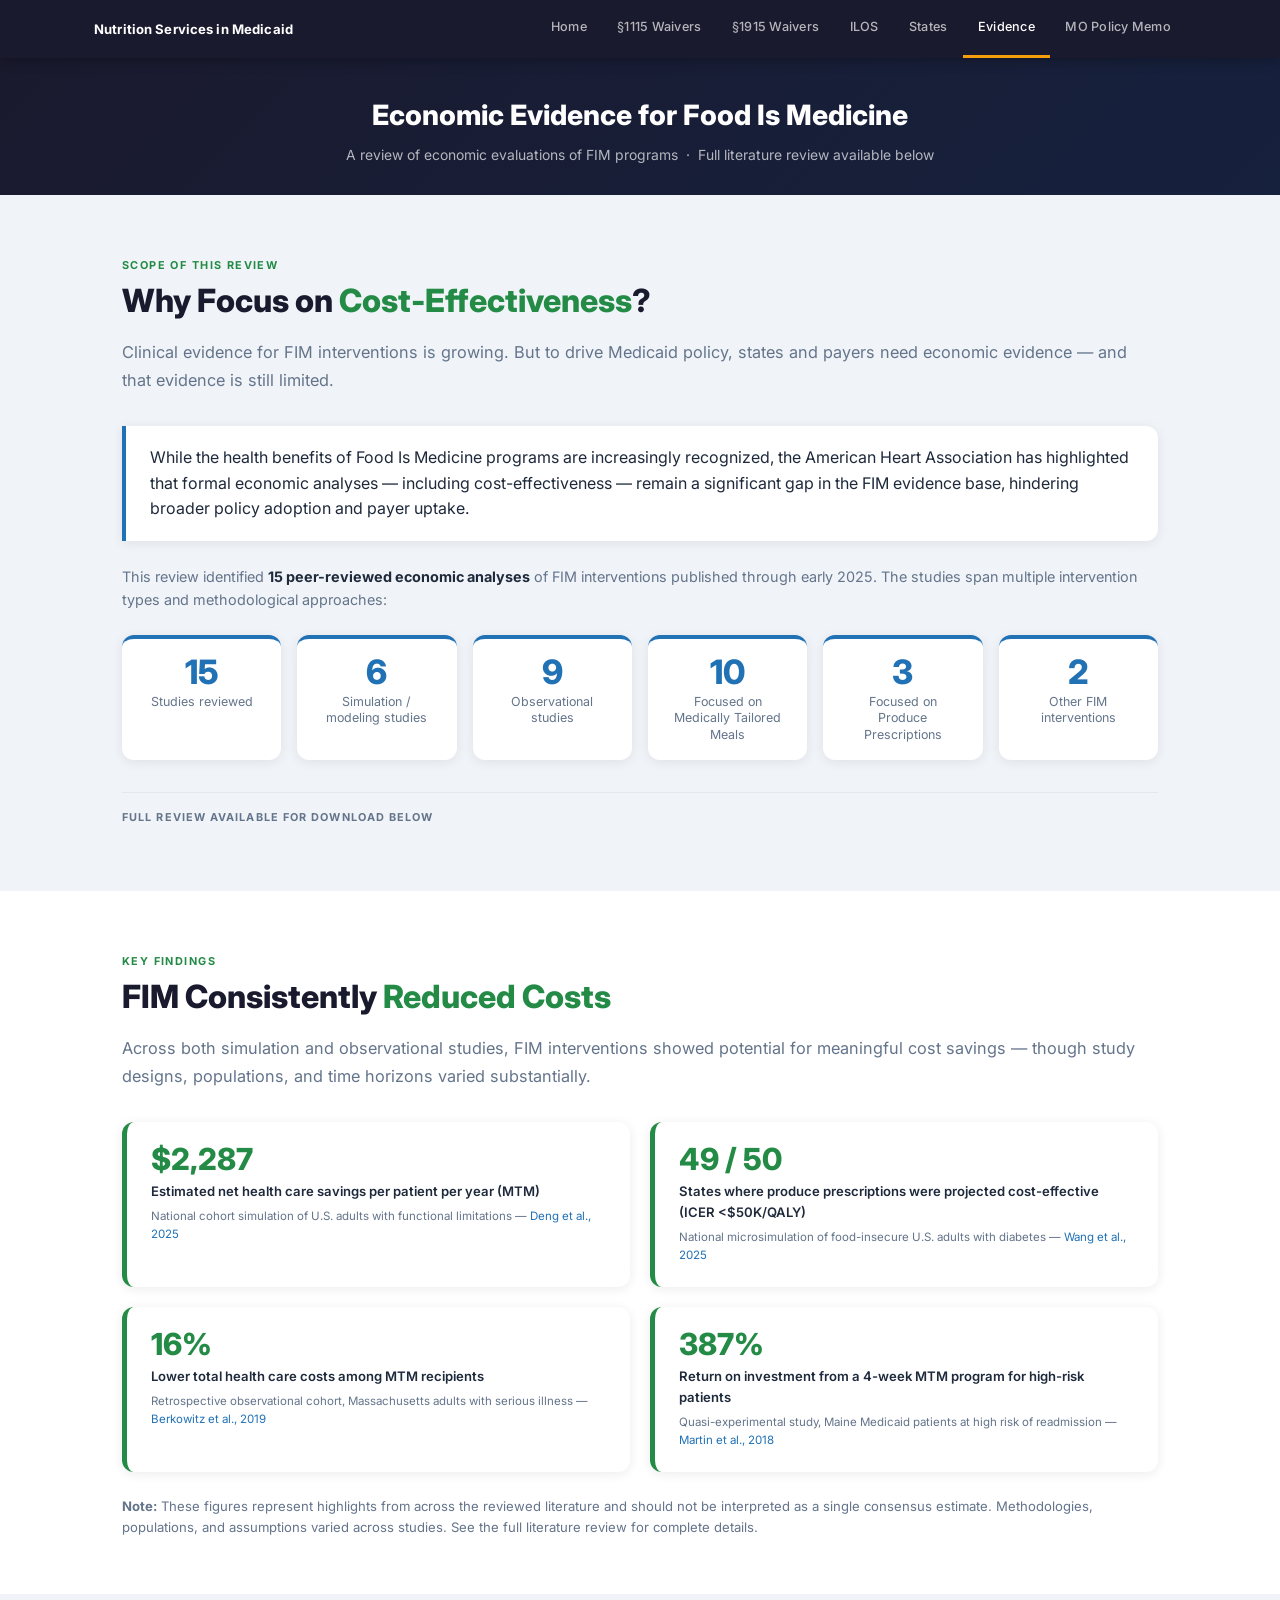
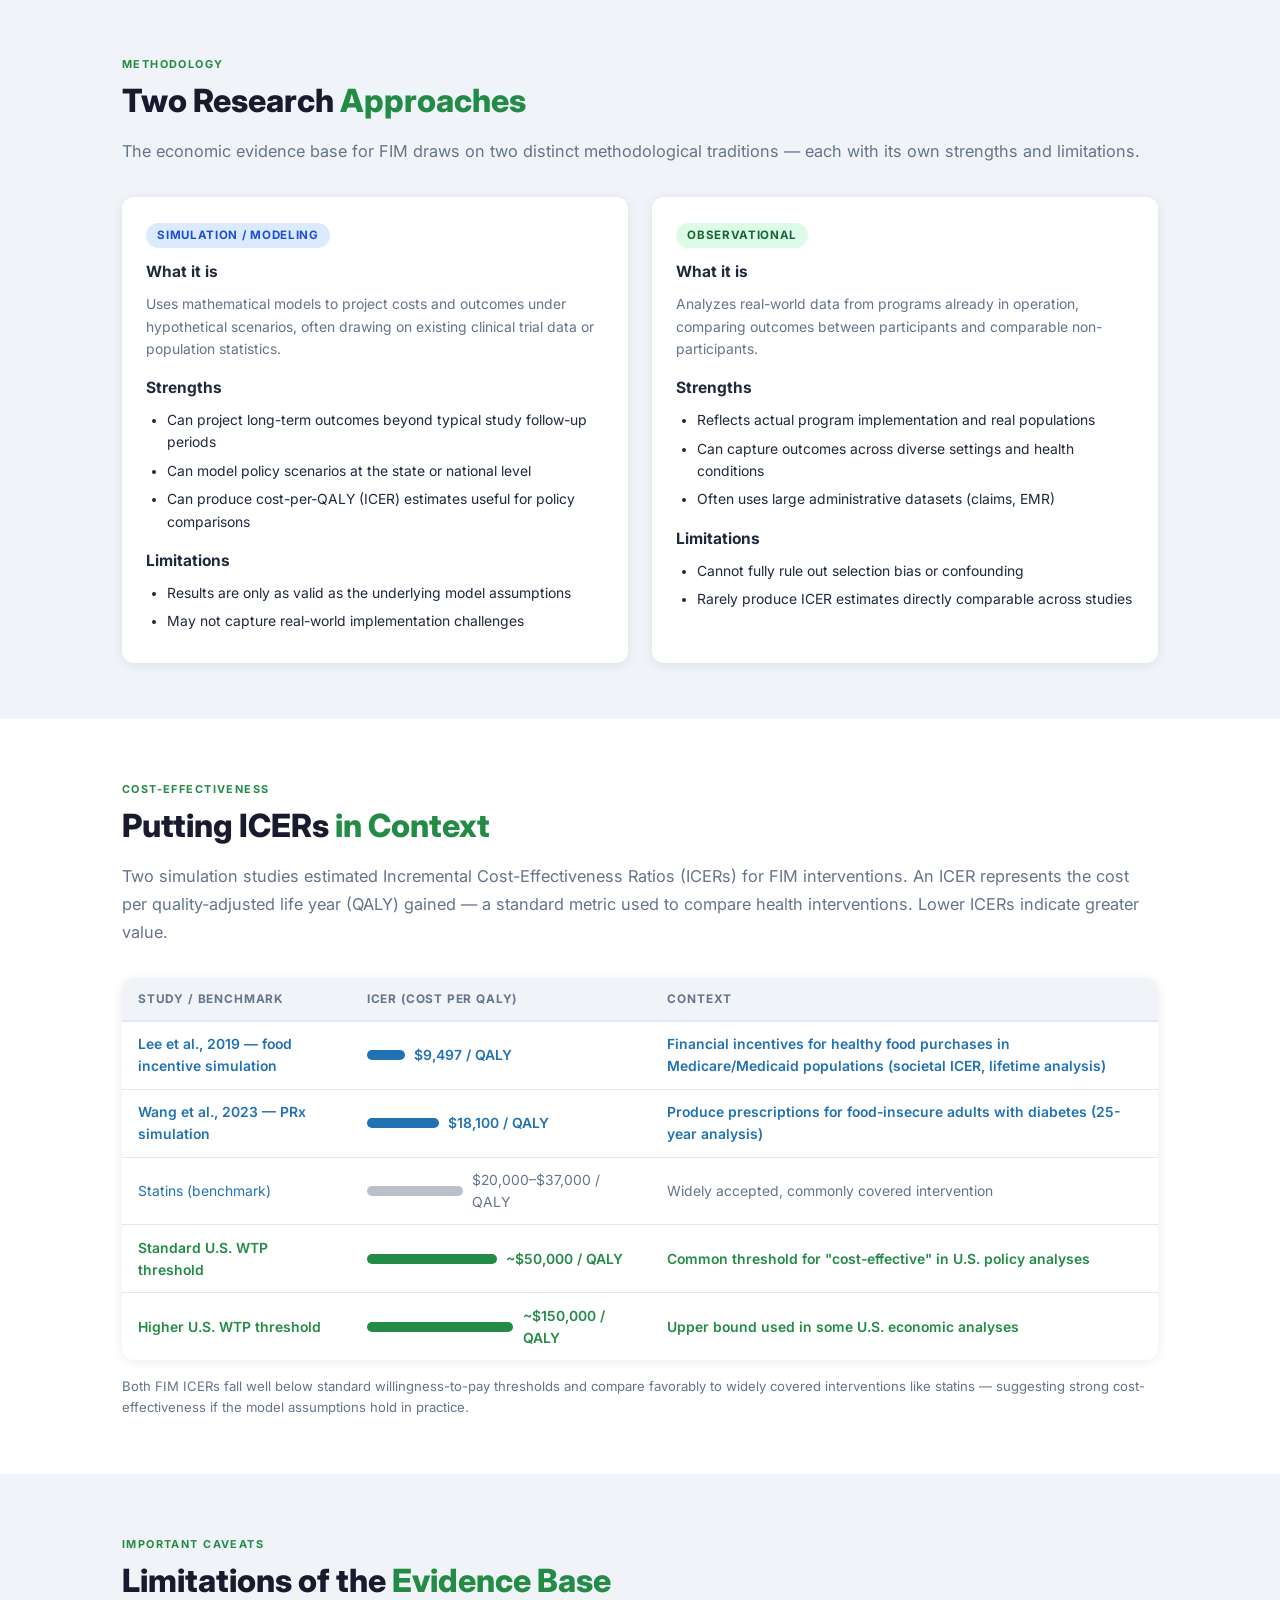
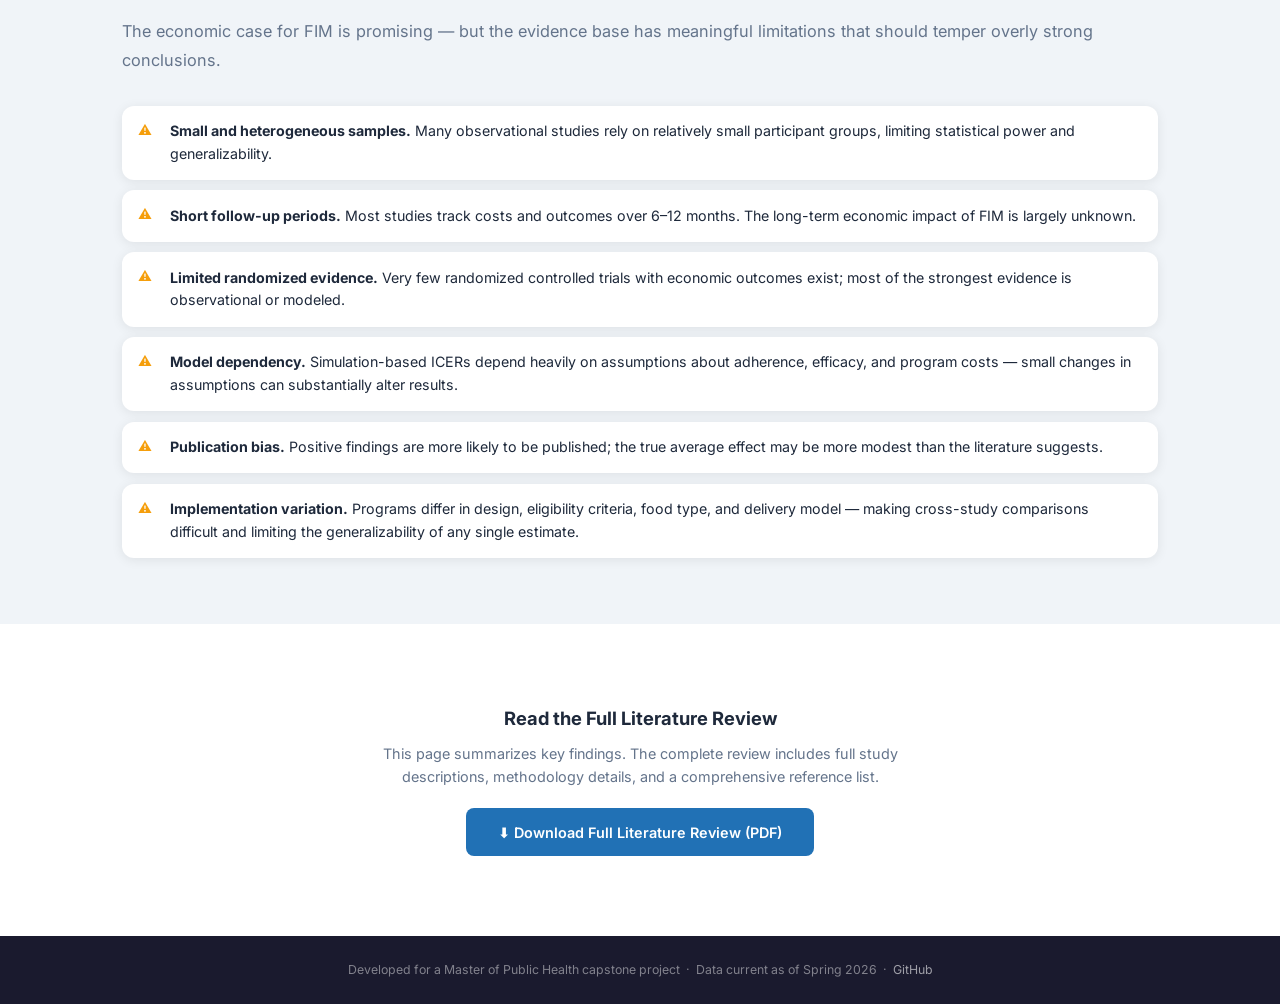
==== commit e8913049: "Update Evidence page with accurate citations and simplify Policy Memo page Evidence page: - Subtitle" ====
--- a/evidence.html
+++ b/evidence.html
@@ -28,7 +28,7 @@
 
 <div class="map-header">
   <h1>Economic Evidence for Food Is Medicine</h1>
-  <p>A review of cost-effectiveness and return-on-investment studies &nbsp;·&nbsp; Full literature review available below</p>
+  <p>A review of economic evaluations of FIM programs &nbsp;·&nbsp; Full literature review available below</p>
 </div>
 
 <!-- ── Section 1: Scope + AHA quote ──────────────────────────────────────── -->
@@ -42,13 +42,9 @@
     </p>
 
     <div class="ev-quote-box">
-      <blockquote>
-        "While the health benefits of Food Is Medicine programs are increasingly recognized, the American
-        Heart Association has highlighted that formal economic analyses — including cost-effectiveness
-        studies and return-on-investment analyses — remain a significant gap in the FIM evidence base,
-        hindering broader policy adoption and payer uptake."
-      </blockquote>
-      <cite>— Synthesis of AHA Health Care × Food initiative reports and FIM economic literature</cite>
+      <p>While the health benefits of Food Is Medicine programs are increasingly recognized, the American
+      Heart Association has highlighted that formal economic analyses — including cost-effectiveness —
+      remain a significant gap in the FIM evidence base, hindering broader policy adoption and payer uptake.</p>
     </div>
 
     <p style="font-size:0.9rem;color:var(--muted);margin-bottom:1.25rem;">
@@ -103,23 +99,31 @@
     <div class="ev-stat-grid">
       <div class="ev-stat-card">
         <div class="ev-stat-num">$2,287</div>
-        <div class="ev-stat-label">Estimated net savings per patient per year (MTM)</div>
-        <div class="ev-stat-src">Simulation modeling, Medicaid / high-need populations</div>
+        <div class="ev-stat-label">Estimated net health care savings per patient per year (MTM)</div>
+        <div class="ev-stat-src">National cohort simulation of U.S. adults with functional limitations &mdash;
+          <a href="https://doi.org/10.1377/hlthaff.2024.01307" target="_blank">Deng et al., 2025</a>
+        </div>
       </div>
       <div class="ev-stat-card">
         <div class="ev-stat-num">49 / 50</div>
-        <div class="ev-stat-label">States with positive projected ROI in national simulation</div>
-        <div class="ev-stat-src">State-level modeling study across all 50 states + D.C.</div>
+        <div class="ev-stat-label">States where produce prescriptions were projected cost-effective (ICER &lt;$50K/QALY)</div>
+        <div class="ev-stat-src">National microsimulation of food-insecure U.S. adults with diabetes &mdash;
+          <a href="https://doi.org/10.2337/dc25-0144" target="_blank">Wang et al., 2025</a>
+        </div>
       </div>
       <div class="ev-stat-card">
         <div class="ev-stat-num">16%</div>
-        <div class="ev-stat-label">Reduction in total health care costs among MTM recipients</div>
-        <div class="ev-stat-src">Observational study, community-dwelling adults with complex needs</div>
+        <div class="ev-stat-label">Lower total health care costs among MTM recipients</div>
+        <div class="ev-stat-src">Retrospective observational cohort, Massachusetts adults with serious illness &mdash;
+          <a href="https://doi.org/10.1001/jamainternmed.2019.0198" target="_blank">Berkowitz et al., 2019</a>
+        </div>
       </div>
       <div class="ev-stat-card">
         <div class="ev-stat-num">387%</div>
-        <div class="ev-stat-label">Return on investment in one simulation model of produce prescriptions</div>
-        <div class="ev-stat-src">Simulation modeling, low-income adults with diet-sensitive conditions</div>
+        <div class="ev-stat-label">Return on investment from a 4-week MTM program for high-risk patients</div>
+        <div class="ev-stat-src">Quasi-experimental study, Maine Medicaid patients at high risk of readmission &mdash;
+          <a href="https://www.ajmc.com/view/simply-delivered-meals-a-tale-of-collaboration" target="_blank">Martin et al., 2018</a>
+        </div>
       </div>
     </div>
 
@@ -199,27 +203,27 @@
       </thead>
       <tbody>
         <tr class="icer-fim">
-          <td>Lee et al. — MTM simulation</td>
+          <td><a href="https://doi.org/10.1371/journal.pmed.1002761" target="_blank">Lee et al., 2019</a> — food incentive simulation</td>
           <td>
             <div class="icer-bar-wrap">
               <div class="icer-bar" style="width:38px"></div>
               $9,497 / QALY
             </div>
           </td>
-          <td>Medically tailored meals for adults with diet-sensitive conditions</td>
+          <td>Financial incentives for healthy food purchases in Medicare/Medicaid populations (societal ICER, lifetime analysis)</td>
         </tr>
         <tr class="icer-fim">
-          <td>Wang et al. — PRx simulation</td>
+          <td><a href="https://doi.org/10.1161/JAHA.122.029215" target="_blank">Wang et al., 2023</a> — PRx simulation</td>
           <td>
             <div class="icer-bar-wrap">
               <div class="icer-bar" style="width:72px"></div>
               $18,100 / QALY
             </div>
           </td>
-          <td>Produce prescriptions for low-income adults</td>
+          <td>Produce prescriptions for food-insecure adults with diabetes (25-year analysis)</td>
         </tr>
         <tr class="icer-bench">
-          <td>Statins (benchmark)</td>
+          <td><a href="https://doi.org/10.1371/journal.pone.0331176" target="_blank">Statins (benchmark)</a></td>
           <td>
             <div class="icer-bar-wrap">
               <div class="icer-bar bench" style="width:100px"></div>
@@ -272,7 +276,7 @@
     <ul class="caveat-list">
       <li><strong>Small and heterogeneous samples.</strong> Many observational studies rely on relatively small participant groups, limiting statistical power and generalizability.</li>
       <li><strong>Short follow-up periods.</strong> Most studies track costs and outcomes over 6–12 months. The long-term economic impact of FIM is largely unknown.</li>
-      <li><strong>Limited randomized evidence.</strong> Very few randomized controlled trials with economic outcomes exist; most evidence is observational or modeled.</li>
+      <li><strong>Limited randomized evidence.</strong> Very few randomized controlled trials with economic outcomes exist; most of the strongest evidence is observational or modeled.</li>
       <li><strong>Model dependency.</strong> Simulation-based ICERs depend heavily on assumptions about adherence, efficacy, and program costs — small changes in assumptions can substantially alter results.</li>
       <li><strong>Publication bias.</strong> Positive findings are more likely to be published; the true average effect may be more modest than the literature suggests.</li>
       <li><strong>Implementation variation.</strong> Programs differ in design, eligibility criteria, food type, and delivery model — making cross-study comparisons difficult and limiting the generalizability of any single estimate.</li>
@@ -287,9 +291,9 @@
       <h3>Read the Full Literature Review</h3>
       <p>
         This page summarizes key findings. The complete review includes full study descriptions,
-        methodology details, quality assessments, and a comprehensive reference list.
+        methodology details, and a comprehensive reference list.
       </p>
-      <a href="Walcott_Lit_Review.pdf" class="btn-download" target="_blank">
+      <a href="FIM-Lit-Review.pdf" class="btn-download" target="_blank">
         &#x2B07; Download Full Literature Review (PDF)
       </a>
     </div>
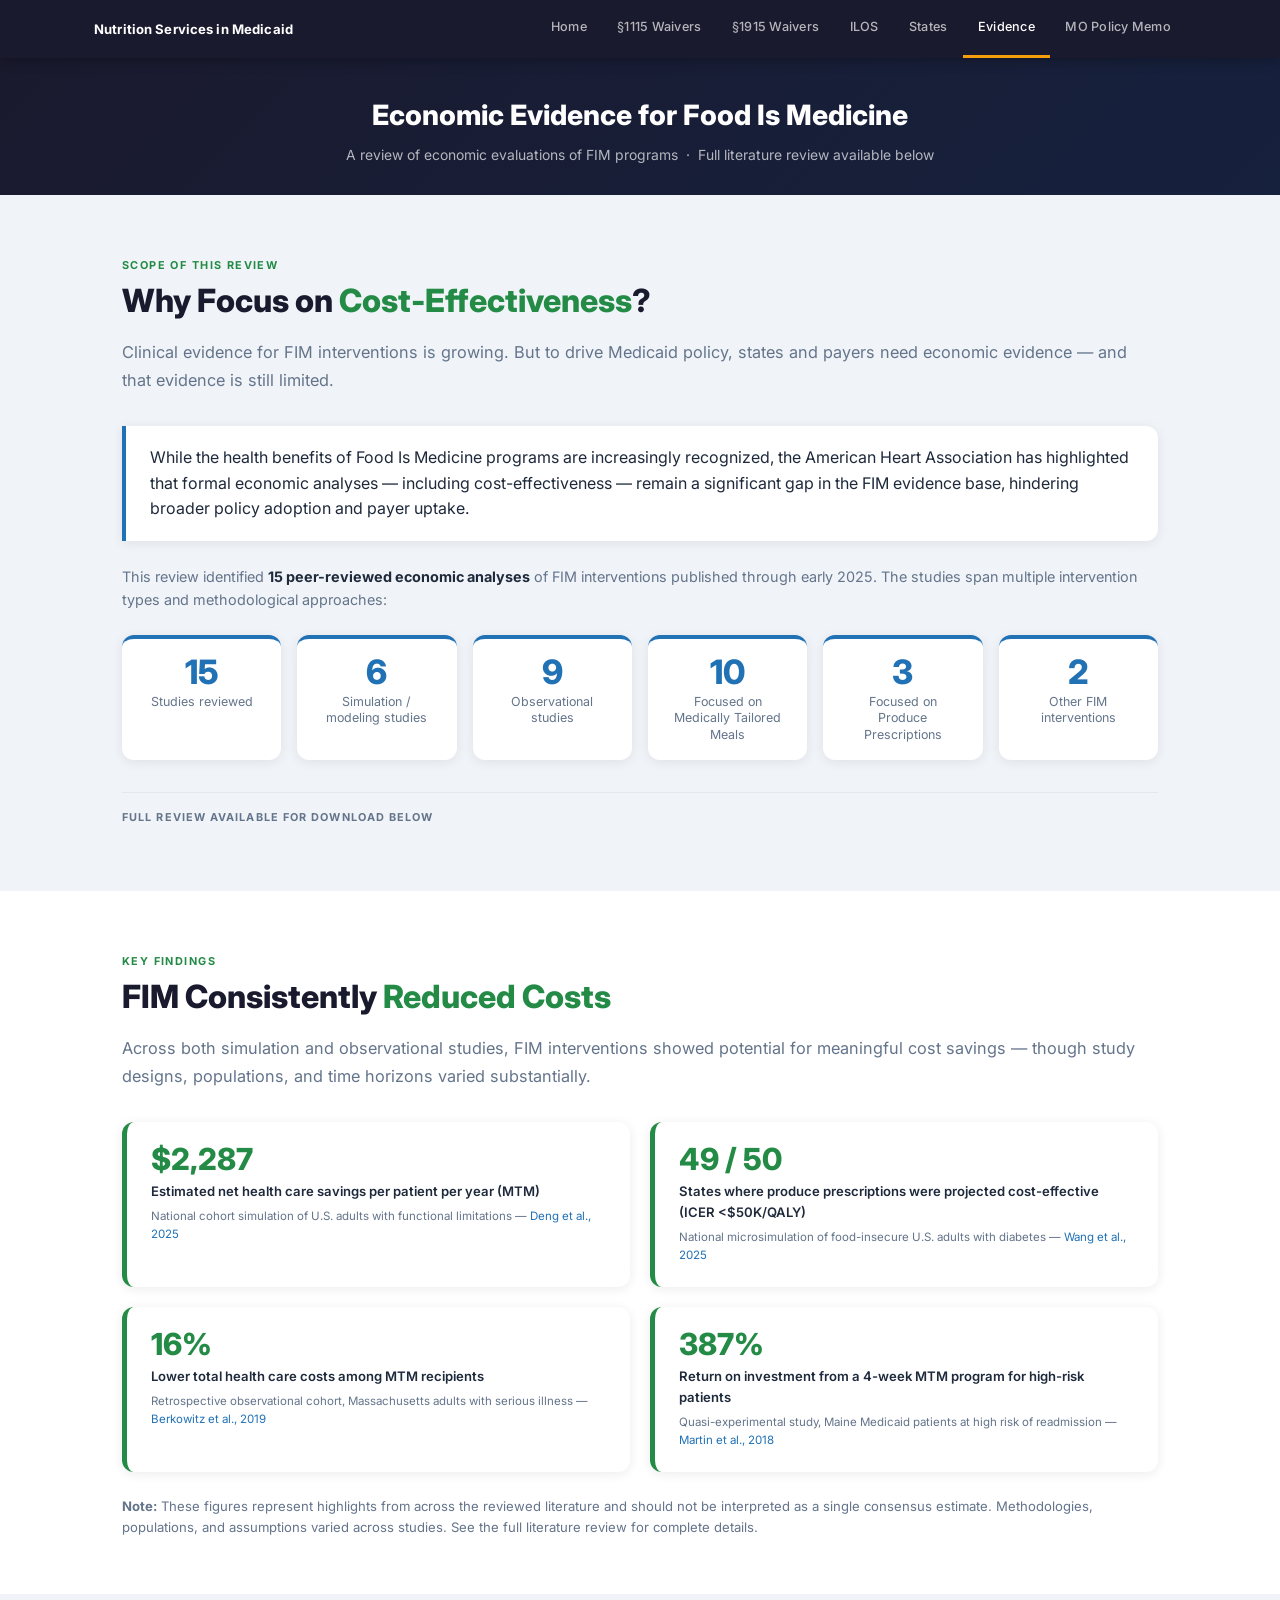
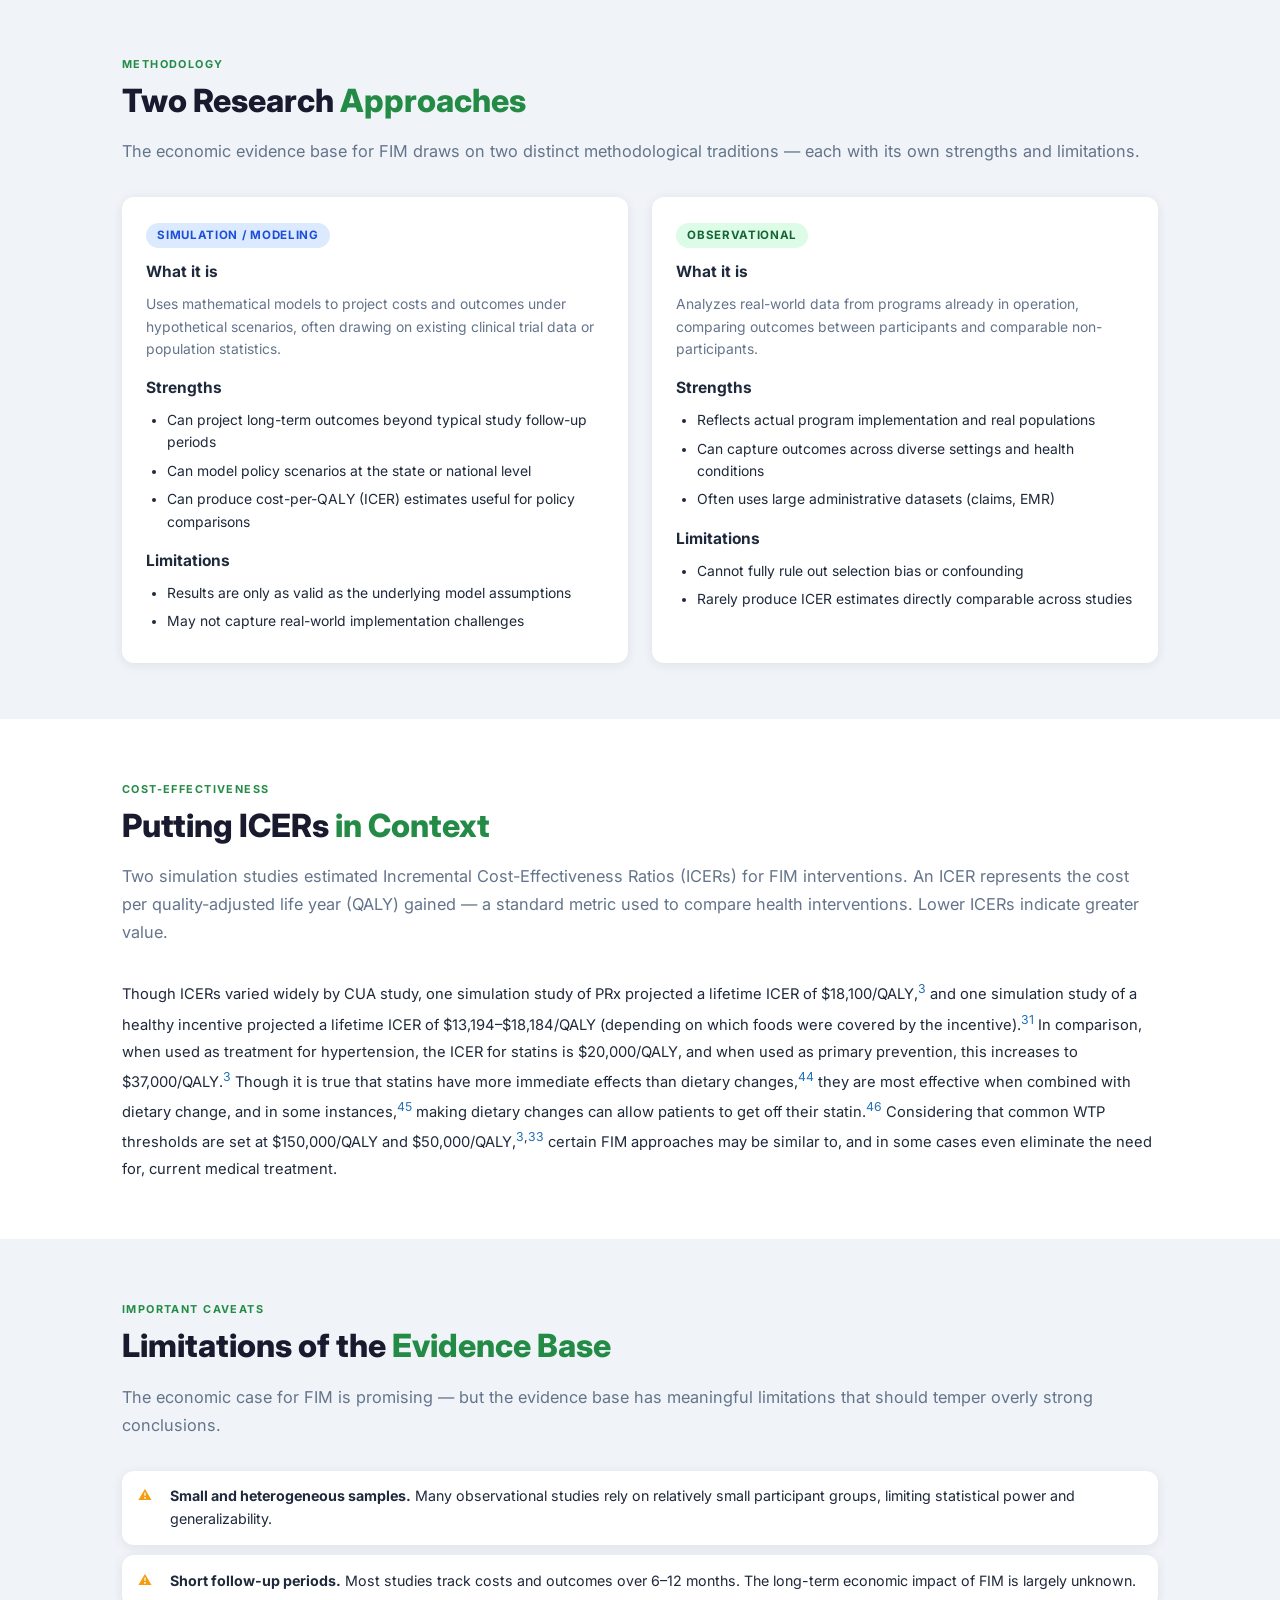
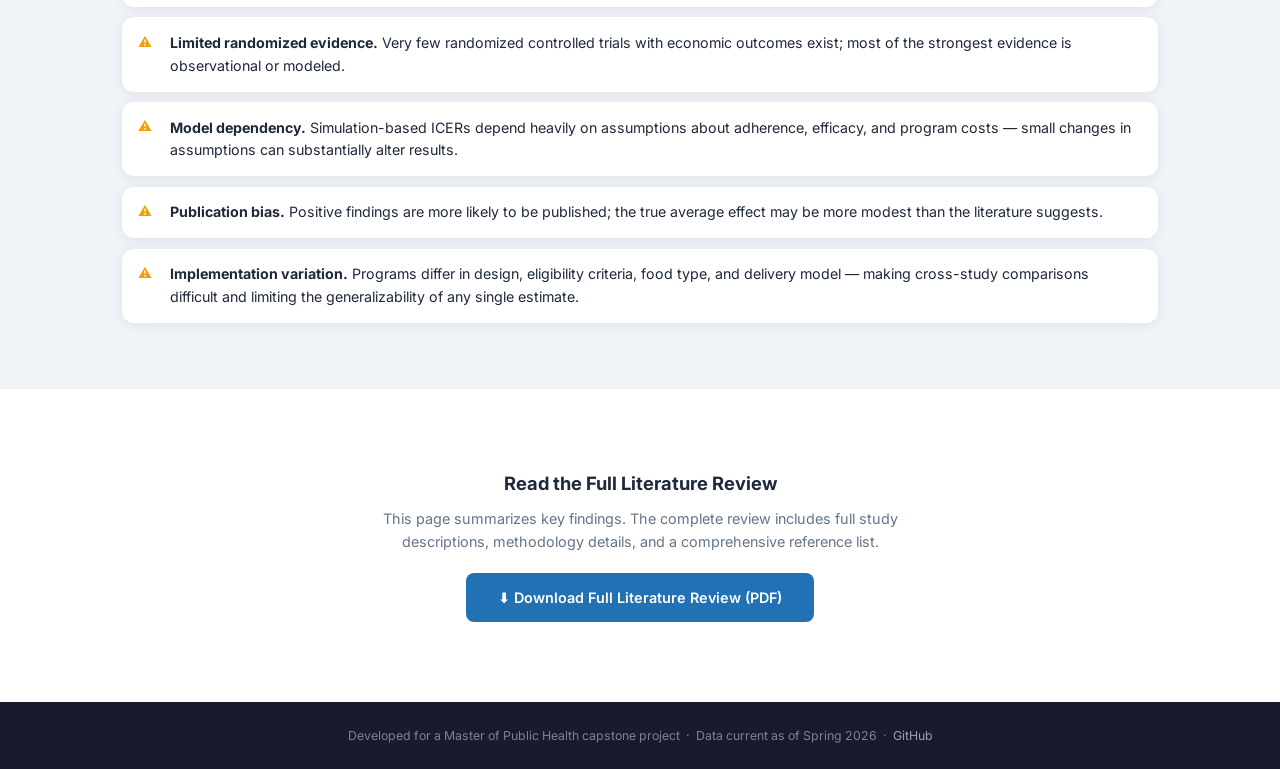
==== commit b001b06d: "Replace ICER table with paragraph from literature review - Remove visual table entirely; replace wit" ====
--- a/evidence.html
+++ b/evidence.html
@@ -193,72 +193,23 @@
       standard metric used to compare health interventions. Lower ICERs indicate greater value.
     </p>
 
-    <table class="icer-table">
-      <thead>
-        <tr>
-          <th>Study / Benchmark</th>
-          <th>ICER (cost per QALY)</th>
-          <th>Context</th>
-        </tr>
-      </thead>
-      <tbody>
-        <tr class="icer-fim">
-          <td><a href="https://doi.org/10.1371/journal.pmed.1002761" target="_blank">Lee et al., 2019</a> — food incentive simulation</td>
-          <td>
-            <div class="icer-bar-wrap">
-              <div class="icer-bar" style="width:38px"></div>
-              $9,497 / QALY
-            </div>
-          </td>
-          <td>Financial incentives for healthy food purchases in Medicare/Medicaid populations (societal ICER, lifetime analysis)</td>
-        </tr>
-        <tr class="icer-fim">
-          <td><a href="https://doi.org/10.1161/JAHA.122.029215" target="_blank">Wang et al., 2023</a> — PRx simulation</td>
-          <td>
-            <div class="icer-bar-wrap">
-              <div class="icer-bar" style="width:72px"></div>
-              $18,100 / QALY
-            </div>
-          </td>
-          <td>Produce prescriptions for food-insecure adults with diabetes (25-year analysis)</td>
-        </tr>
-        <tr class="icer-bench">
-          <td><a href="https://doi.org/10.1371/journal.pone.0331176" target="_blank">Statins (benchmark)</a></td>
-          <td>
-            <div class="icer-bar-wrap">
-              <div class="icer-bar bench" style="width:100px"></div>
-              $20,000–$37,000 / QALY
-            </div>
-          </td>
-          <td>Widely accepted, commonly covered intervention</td>
-        </tr>
-        <tr class="icer-wtp">
-          <td>Standard U.S. WTP threshold</td>
-          <td>
-            <div class="icer-bar-wrap">
-              <div class="icer-bar wtp" style="width:130px"></div>
-              ~$50,000 / QALY
-            </div>
-          </td>
-          <td>Common threshold for "cost-effective" in U.S. policy analyses</td>
-        </tr>
-        <tr class="icer-wtp">
-          <td>Higher U.S. WTP threshold</td>
-          <td>
-            <div class="icer-bar-wrap">
-              <div class="icer-bar wtp" style="width:160px"></div>
-              ~$150,000 / QALY
-            </div>
-          </td>
-          <td>Upper bound used in some U.S. economic analyses</td>
-        </tr>
-      </tbody>
-    </table>
-
-    <p style="font-size:0.82rem;color:var(--muted);margin-top:1rem;">
-      Both FIM ICERs fall well below standard willingness-to-pay thresholds and compare favorably to
-      widely covered interventions like statins — suggesting strong cost-effectiveness if the model
-      assumptions hold in practice.
+    <p style="font-size:0.92rem;line-height:1.85;">
+      Though ICERs varied widely by CUA study, one simulation study of PRx projected a lifetime ICER of
+      $18,100/QALY,<sup><a href="https://doi.org/10.1161/JAHA.122.029215" target="_blank">3</a></sup>
+      and one simulation study of a healthy incentive projected a lifetime ICER of $13,194–$18,184/QALY
+      (depending on which foods were covered by the incentive).<sup><a href="https://doi.org/10.2337/dc25-0144" target="_blank">31</a></sup>
+      In comparison, when used as treatment for hypertension, the ICER for statins is $20,000/QALY,
+      and when used as primary prevention, this increases to $37,000/QALY.<sup><a href="https://doi.org/10.1161/JAHA.122.029215" target="_blank">3</a></sup>
+      Though it is true that statins have more immediate effects than dietary
+      changes,<sup><a href="https://doi.org/10.1371/journal.pone.0331176" target="_blank">44</a></sup>
+      they are most effective when combined with dietary change, and in some
+      instances,<sup><a href="https://lhsfna.org/statin-medications-are-not-a-blank-check-for-eating-poorly/" target="_blank">45</a></sup>
+      making dietary changes can allow patients to get off their
+      statin.<sup><a href="https://medshadow.org/integrative-health/nutrition-lifestyle/stuck-with-statins-try-a-plant-based-diet-to-cut-back/" target="_blank">46</a></sup>
+      Considering that common WTP thresholds are set at $150,000/QALY and
+      $50,000/QALY,<sup><a href="https://doi.org/10.1161/JAHA.122.029215" target="_blank">3</a>,<a href="https://doi.org/10.1371/journal.pmed.1002761" target="_blank">33</a></sup>
+      certain FIM approaches may be similar to, and in some cases even eliminate the need for,
+      current medical treatment.
     </p>
   </div>
 </section>
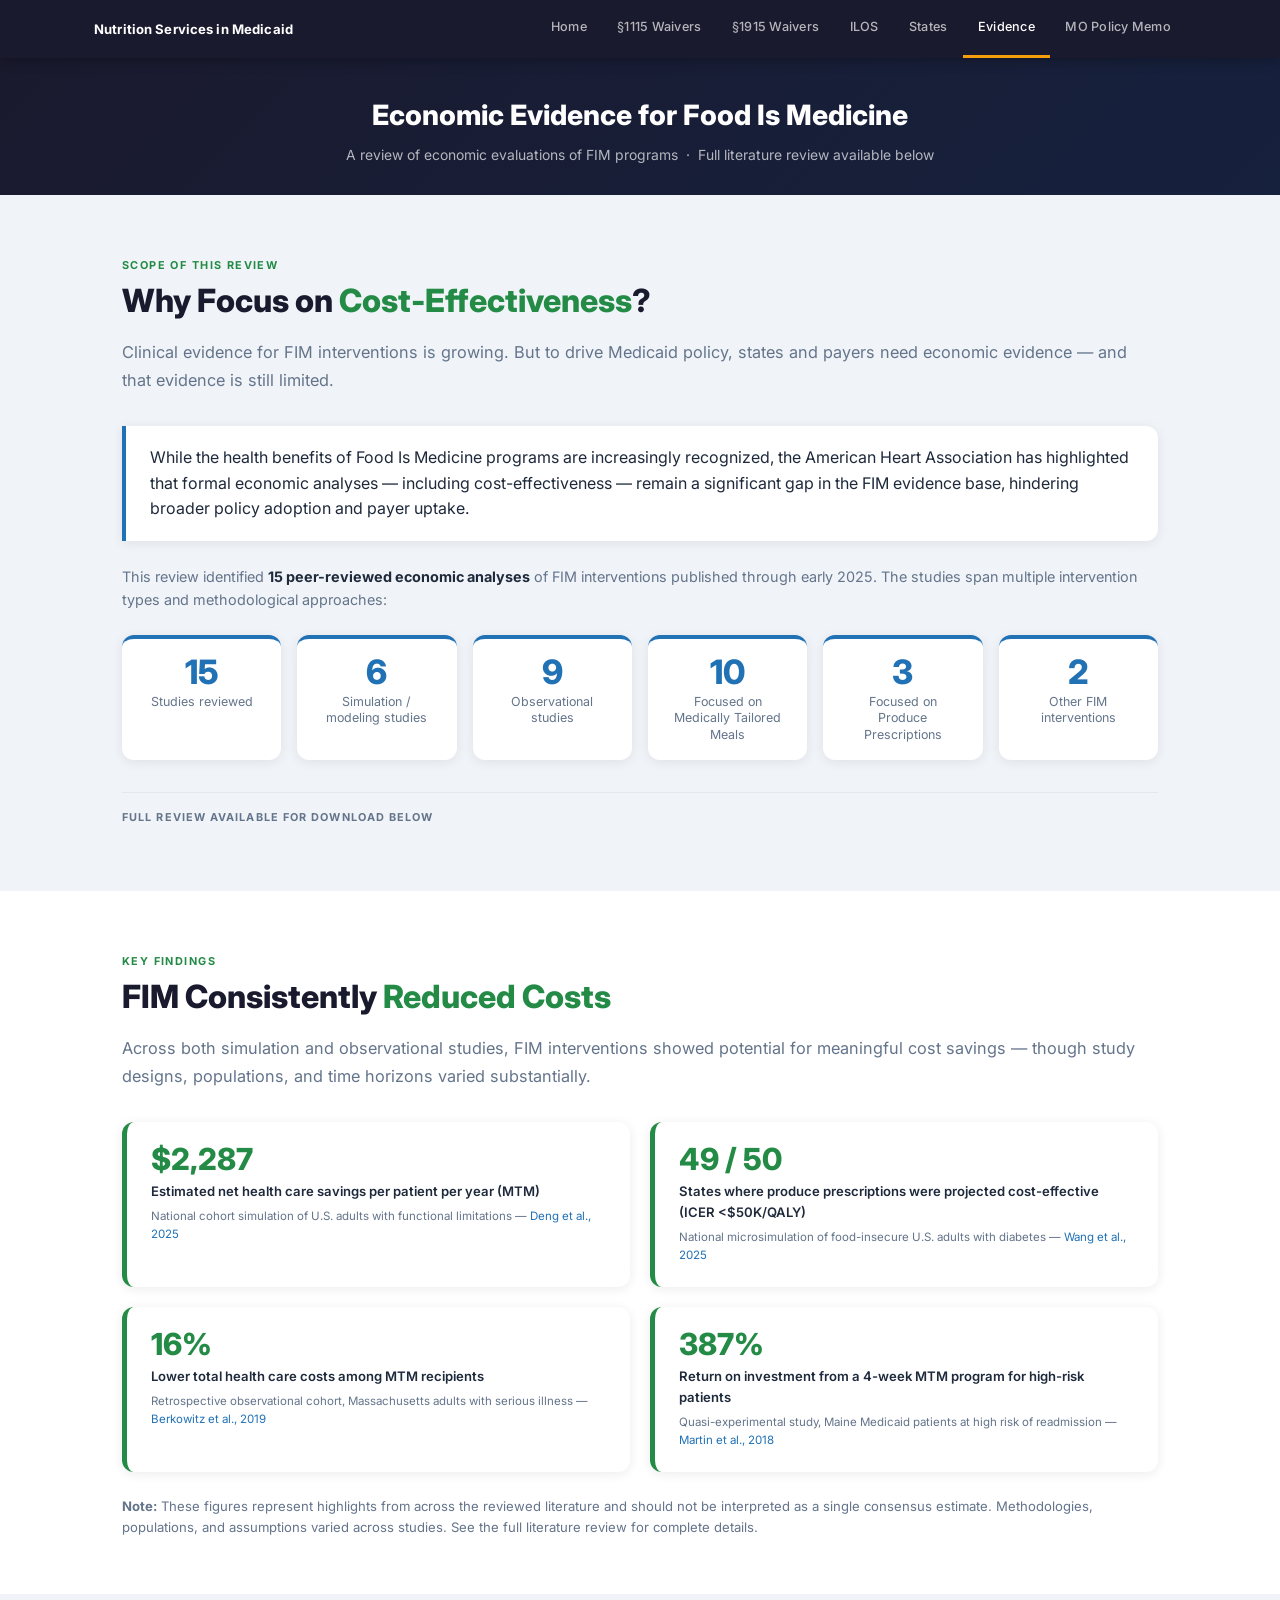
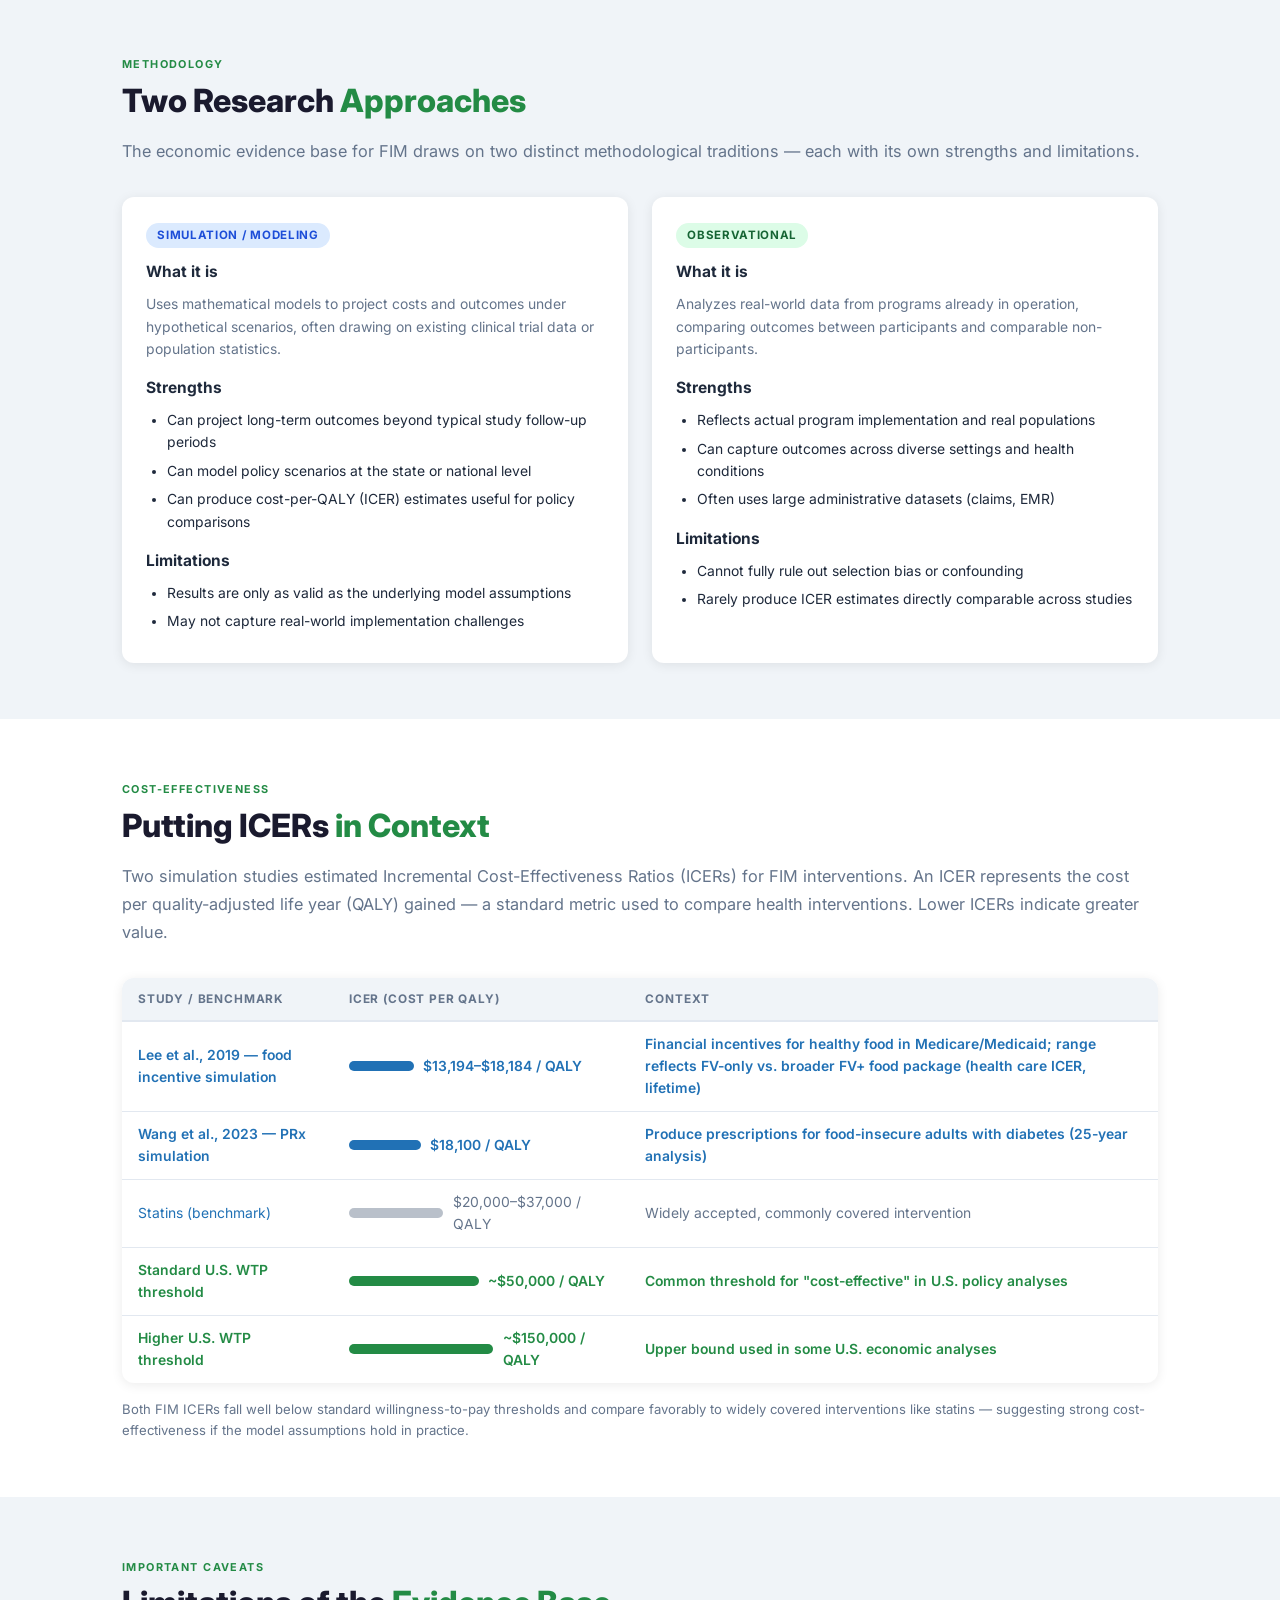
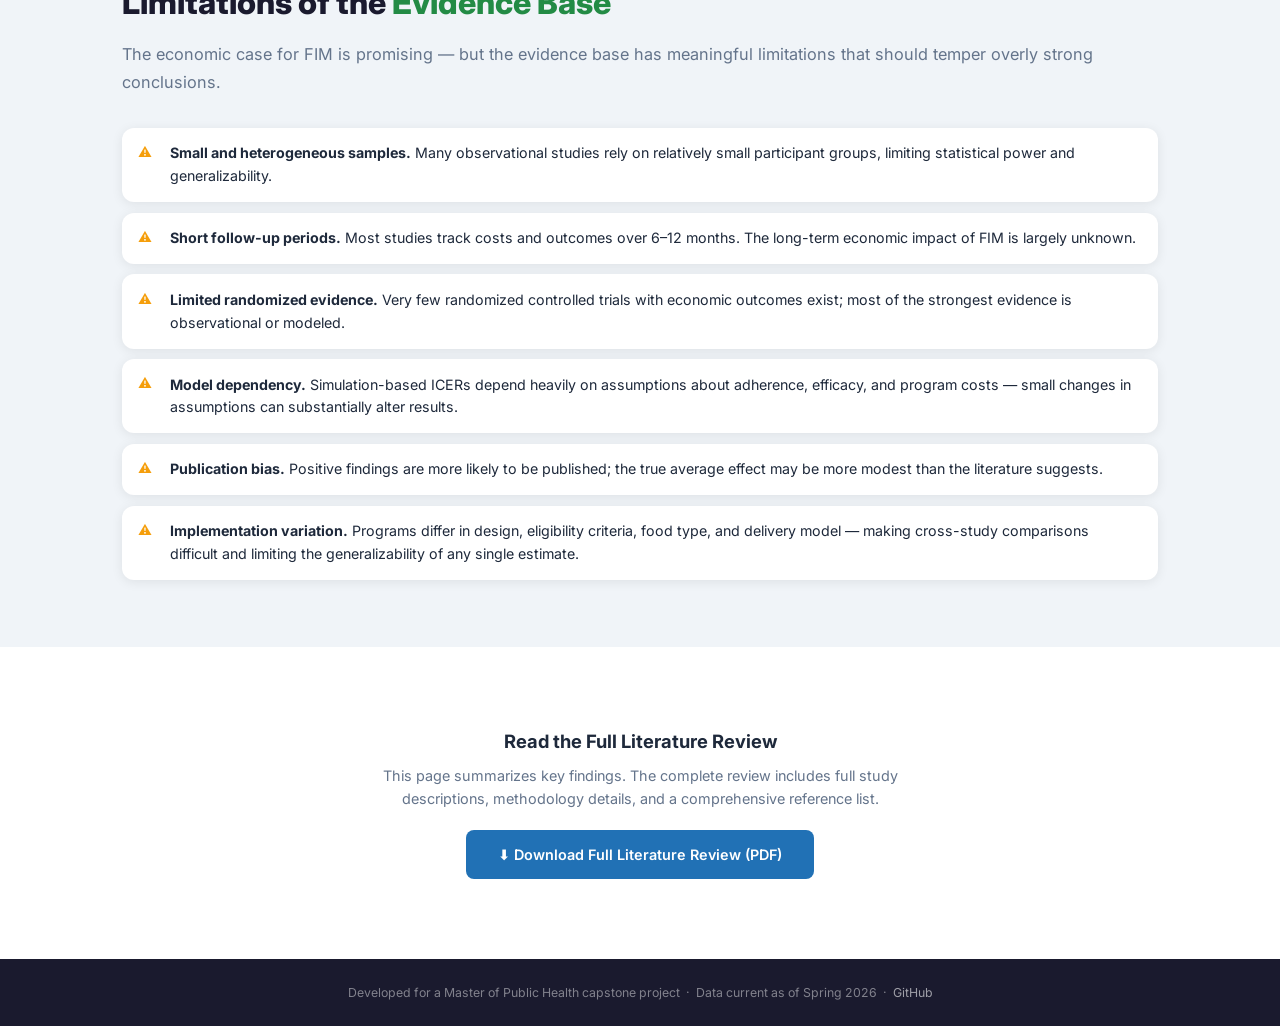
==== commit 3e745048: "Restore ICER table with corrected Lee et al. row and hyperlinks - Replace paragraph with the origina" ====
--- a/evidence.html
+++ b/evidence.html
@@ -193,23 +193,72 @@
       standard metric used to compare health interventions. Lower ICERs indicate greater value.
     </p>
 
-    <p style="font-size:0.92rem;line-height:1.85;">
-      Though ICERs varied widely by CUA study, one simulation study of PRx projected a lifetime ICER of
-      $18,100/QALY,<sup><a href="https://doi.org/10.1161/JAHA.122.029215" target="_blank">3</a></sup>
-      and one simulation study of a healthy incentive projected a lifetime ICER of $13,194–$18,184/QALY
-      (depending on which foods were covered by the incentive).<sup><a href="https://doi.org/10.2337/dc25-0144" target="_blank">31</a></sup>
-      In comparison, when used as treatment for hypertension, the ICER for statins is $20,000/QALY,
-      and when used as primary prevention, this increases to $37,000/QALY.<sup><a href="https://doi.org/10.1161/JAHA.122.029215" target="_blank">3</a></sup>
-      Though it is true that statins have more immediate effects than dietary
-      changes,<sup><a href="https://doi.org/10.1371/journal.pone.0331176" target="_blank">44</a></sup>
-      they are most effective when combined with dietary change, and in some
-      instances,<sup><a href="https://lhsfna.org/statin-medications-are-not-a-blank-check-for-eating-poorly/" target="_blank">45</a></sup>
-      making dietary changes can allow patients to get off their
-      statin.<sup><a href="https://medshadow.org/integrative-health/nutrition-lifestyle/stuck-with-statins-try-a-plant-based-diet-to-cut-back/" target="_blank">46</a></sup>
-      Considering that common WTP thresholds are set at $150,000/QALY and
-      $50,000/QALY,<sup><a href="https://doi.org/10.1161/JAHA.122.029215" target="_blank">3</a>,<a href="https://doi.org/10.1371/journal.pmed.1002761" target="_blank">33</a></sup>
-      certain FIM approaches may be similar to, and in some cases even eliminate the need for,
-      current medical treatment.
+    <table class="icer-table">
+      <thead>
+        <tr>
+          <th>Study / Benchmark</th>
+          <th>ICER (cost per QALY)</th>
+          <th>Context</th>
+        </tr>
+      </thead>
+      <tbody>
+        <tr class="icer-fim">
+          <td><a href="https://doi.org/10.1371/journal.pmed.1002761" target="_blank">Lee et al., 2019</a> — food incentive simulation</td>
+          <td>
+            <div class="icer-bar-wrap">
+              <div class="icer-bar" style="width:65px"></div>
+              $13,194–$18,184 / QALY
+            </div>
+          </td>
+          <td>Financial incentives for healthy food in Medicare/Medicaid; range reflects FV-only vs. broader FV+ food package (health care ICER, lifetime)</td>
+        </tr>
+        <tr class="icer-fim">
+          <td><a href="https://doi.org/10.1161/JAHA.122.029215" target="_blank">Wang et al., 2023</a> — PRx simulation</td>
+          <td>
+            <div class="icer-bar-wrap">
+              <div class="icer-bar" style="width:72px"></div>
+              $18,100 / QALY
+            </div>
+          </td>
+          <td>Produce prescriptions for food-insecure adults with diabetes (25-year analysis)</td>
+        </tr>
+        <tr class="icer-bench">
+          <td><a href="https://doi.org/10.1371/journal.pone.0331176" target="_blank">Statins (benchmark)</a></td>
+          <td>
+            <div class="icer-bar-wrap">
+              <div class="icer-bar bench" style="width:100px"></div>
+              $20,000–$37,000 / QALY
+            </div>
+          </td>
+          <td>Widely accepted, commonly covered intervention</td>
+        </tr>
+        <tr class="icer-wtp">
+          <td>Standard U.S. WTP threshold</td>
+          <td>
+            <div class="icer-bar-wrap">
+              <div class="icer-bar wtp" style="width:130px"></div>
+              ~$50,000 / QALY
+            </div>
+          </td>
+          <td>Common threshold for "cost-effective" in U.S. policy analyses</td>
+        </tr>
+        <tr class="icer-wtp">
+          <td>Higher U.S. WTP threshold</td>
+          <td>
+            <div class="icer-bar-wrap">
+              <div class="icer-bar wtp" style="width:160px"></div>
+              ~$150,000 / QALY
+            </div>
+          </td>
+          <td>Upper bound used in some U.S. economic analyses</td>
+        </tr>
+      </tbody>
+    </table>
+
+    <p style="font-size:0.82rem;color:var(--muted);margin-top:1rem;">
+      Both FIM ICERs fall well below standard willingness-to-pay thresholds and compare favorably to
+      widely covered interventions like statins — suggesting strong cost-effectiveness if the model
+      assumptions hold in practice.
     </p>
   </div>
 </section>
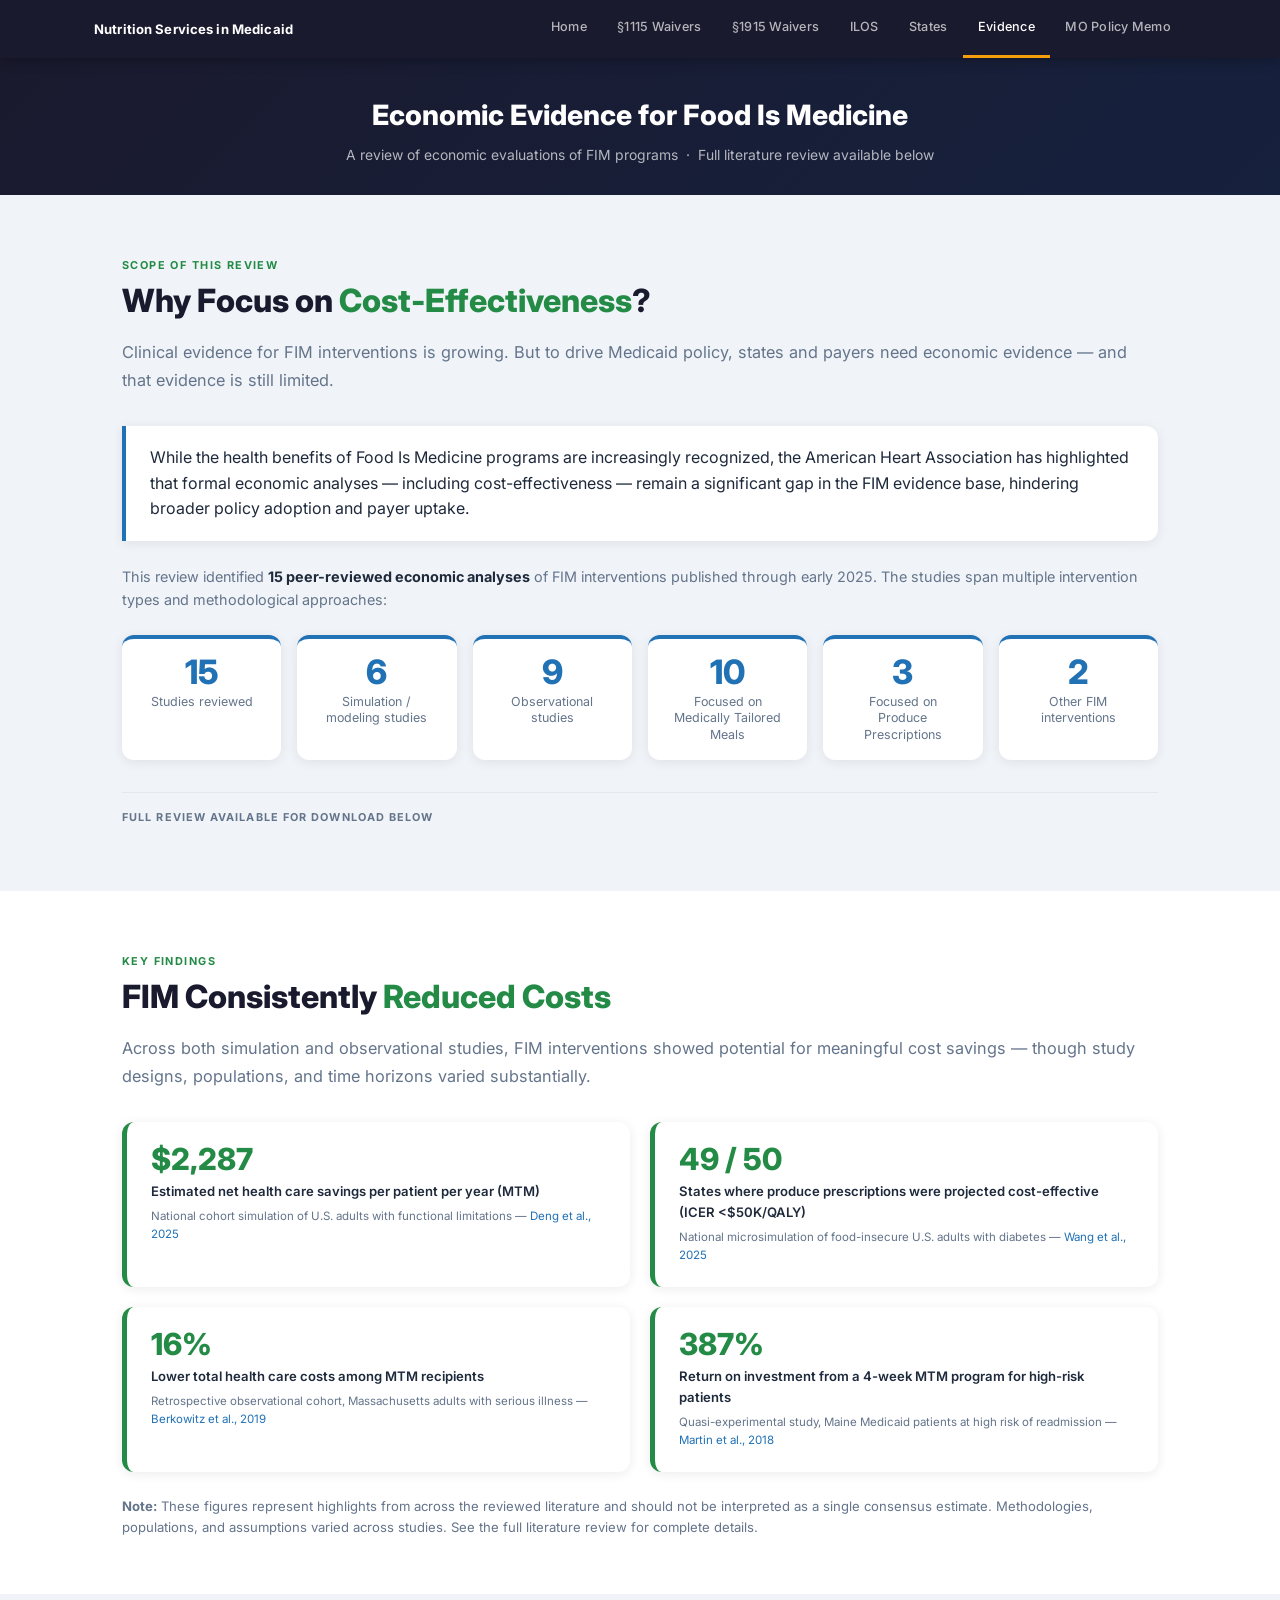
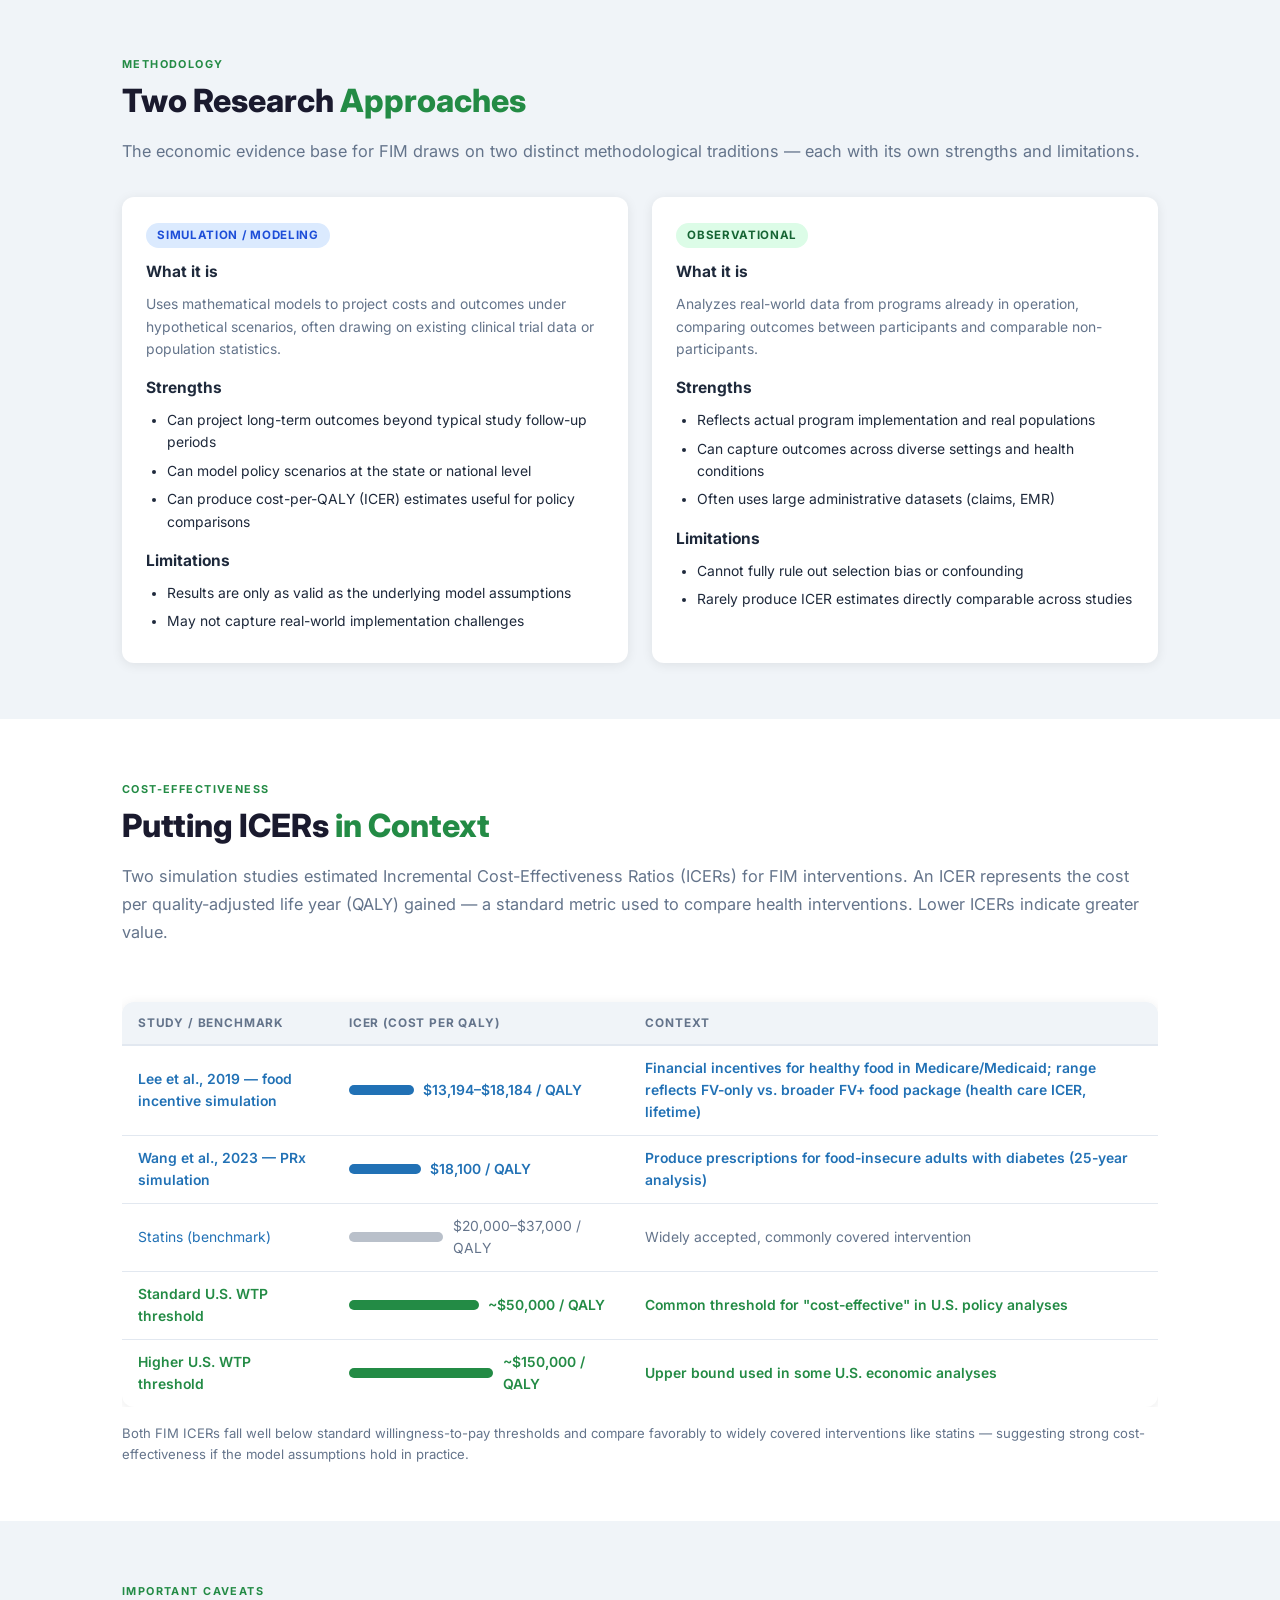
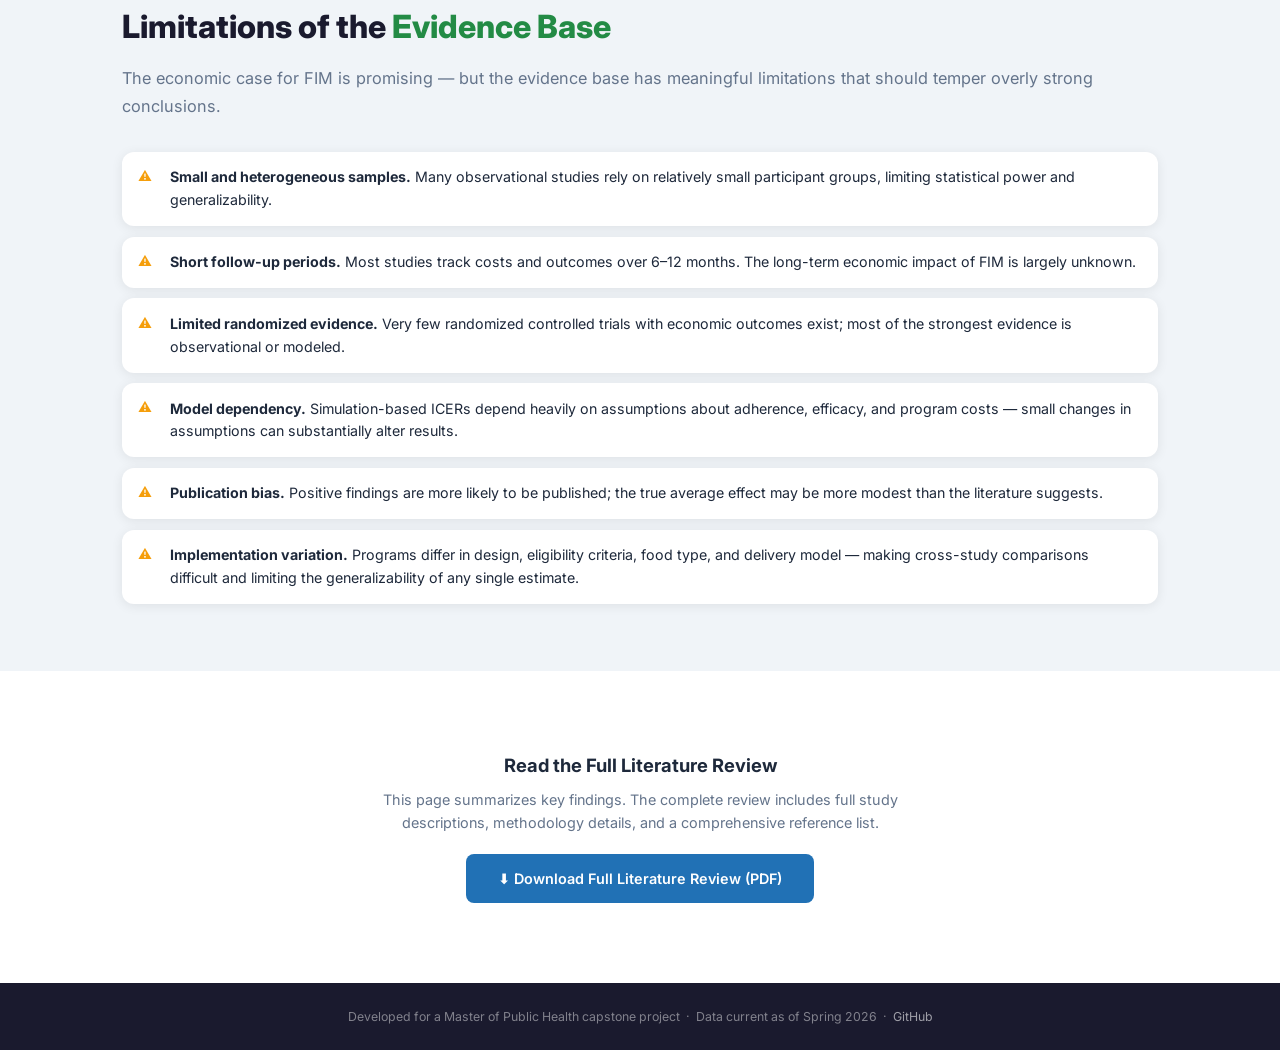
==== commit 54825ae6: "Fix mobile ICER table layout and add tap-to-preview on map pages ICER table (evidence.html + style.c" ====
--- a/evidence.html
+++ b/evidence.html
@@ -193,6 +193,7 @@
       standard metric used to compare health interventions. Lower ICERs indicate greater value.
     </p>
 
+    <div class="icer-table-wrap">
     <table class="icer-table">
       <thead>
         <tr>
@@ -203,57 +204,58 @@
       </thead>
       <tbody>
         <tr class="icer-fim">
-          <td><a href="https://doi.org/10.1371/journal.pmed.1002761" target="_blank">Lee et al., 2019</a> — food incentive simulation</td>
-          <td>
+          <td data-label="Study"><a href="https://doi.org/10.1371/journal.pmed.1002761" target="_blank">Lee et al., 2019</a> — food incentive simulation</td>
+          <td data-label="ICER">
             <div class="icer-bar-wrap">
               <div class="icer-bar" style="width:65px"></div>
               $13,194–$18,184 / QALY
             </div>
           </td>
-          <td>Financial incentives for healthy food in Medicare/Medicaid; range reflects FV-only vs. broader FV+ food package (health care ICER, lifetime)</td>
+          <td data-label="Context">Financial incentives for healthy food in Medicare/Medicaid; range reflects FV-only vs. broader FV+ food package (health care ICER, lifetime)</td>
         </tr>
         <tr class="icer-fim">
-          <td><a href="https://doi.org/10.1161/JAHA.122.029215" target="_blank">Wang et al., 2023</a> — PRx simulation</td>
-          <td>
+          <td data-label="Study"><a href="https://doi.org/10.1161/JAHA.122.029215" target="_blank">Wang et al., 2023</a> — PRx simulation</td>
+          <td data-label="ICER">
             <div class="icer-bar-wrap">
               <div class="icer-bar" style="width:72px"></div>
               $18,100 / QALY
             </div>
           </td>
-          <td>Produce prescriptions for food-insecure adults with diabetes (25-year analysis)</td>
+          <td data-label="Context">Produce prescriptions for food-insecure adults with diabetes (25-year analysis)</td>
         </tr>
         <tr class="icer-bench">
-          <td><a href="https://doi.org/10.1371/journal.pone.0331176" target="_blank">Statins (benchmark)</a></td>
-          <td>
+          <td data-label="Study"><a href="https://doi.org/10.1161/JAHA.122.029215" target="_blank">Statins (benchmark)</a></td>
+          <td data-label="ICER">
             <div class="icer-bar-wrap">
               <div class="icer-bar bench" style="width:100px"></div>
               $20,000–$37,000 / QALY
             </div>
           </td>
-          <td>Widely accepted, commonly covered intervention</td>
+          <td data-label="Context">Widely accepted, commonly covered intervention</td>
         </tr>
         <tr class="icer-wtp">
-          <td>Standard U.S. WTP threshold</td>
-          <td>
+          <td data-label="Study">Standard U.S. WTP threshold</td>
+          <td data-label="ICER">
             <div class="icer-bar-wrap">
               <div class="icer-bar wtp" style="width:130px"></div>
               ~$50,000 / QALY
             </div>
           </td>
-          <td>Common threshold for "cost-effective" in U.S. policy analyses</td>
+          <td data-label="Context">Common threshold for "cost-effective" in U.S. policy analyses</td>
         </tr>
         <tr class="icer-wtp">
-          <td>Higher U.S. WTP threshold</td>
-          <td>
+          <td data-label="Study">Higher U.S. WTP threshold</td>
+          <td data-label="ICER">
             <div class="icer-bar-wrap">
               <div class="icer-bar wtp" style="width:160px"></div>
               ~$150,000 / QALY
             </div>
           </td>
-          <td>Upper bound used in some U.S. economic analyses</td>
+          <td data-label="Context">Upper bound used in some U.S. economic analyses</td>
         </tr>
       </tbody>
     </table>
+    </div>
 
     <p style="font-size:0.82rem;color:var(--muted);margin-top:1rem;">
       Both FIM ICERs fall well below standard willingness-to-pay thresholds and compare favorably to
--- a/style.css
+++ b/style.css
@@ -740,6 +740,7 @@
 .icer-table tr.icer-fim td { color: var(--blue); font-weight: 600; }
 .icer-table tr.icer-bench td { color: var(--muted); }
 .icer-table tr.icer-wtp td { color: var(--green); font-weight: 600; }
+.icer-table-wrap { overflow-x: auto; -webkit-overflow-scrolling: touch; }
 .icer-bar-wrap { display: flex; align-items: center; gap: 0.6rem; min-width: 140px; }
 .icer-bar { height: 10px; border-radius: 5px; background: var(--blue); min-width: 4px; }
 .icer-bar.bench { background: var(--muted); opacity: 0.45; }
@@ -851,4 +852,34 @@
   .page-section { padding: 2.5rem 1.2rem; }
   .img-divider-overlay { padding: 0 1.5rem; }
   #tooltip { max-width: 240px; font-size: 0.78rem; }
-}
+  /* ICER table: stacked card layout on small screens */
+  .icer-table, .icer-table tbody { display: block; }
+  .icer-table thead { display: none; }
+  .icer-table tr {
+    display: flex; flex-direction: column;
+    margin-bottom: 0.9rem;
+    border-radius: var(--radius);
+    border: 1px solid var(--border);
+    overflow: hidden;
+    background: var(--card-bg);
+  }
+  .icer-table tr.icer-fim { border-left: 4px solid var(--blue); }
+  .icer-table tr.icer-bench { border-left: 4px solid var(--muted); }
+  .icer-table tr.icer-wtp { border-left: 4px solid var(--green); }
+  .icer-table td {
+    display: flex; align-items: flex-start; gap: 0.5rem;
+    padding: 0.55rem 0.85rem;
+    border-bottom: 1px solid var(--border);
+    font-size: 0.83rem;
+  }
+  .icer-table td:last-child { border-bottom: none; }
+  .icer-table td::before {
+    content: attr(data-label);
+    font-size: 0.67rem; font-weight: 700;
+    text-transform: uppercase; letter-spacing: 0.06em;
+    color: var(--muted); min-width: 52px; flex-shrink: 0;
+    padding-top: 0.1rem;
+  }
+  .icer-bar { display: none; }
+  .icer-bar-wrap { min-width: 0; }
+}
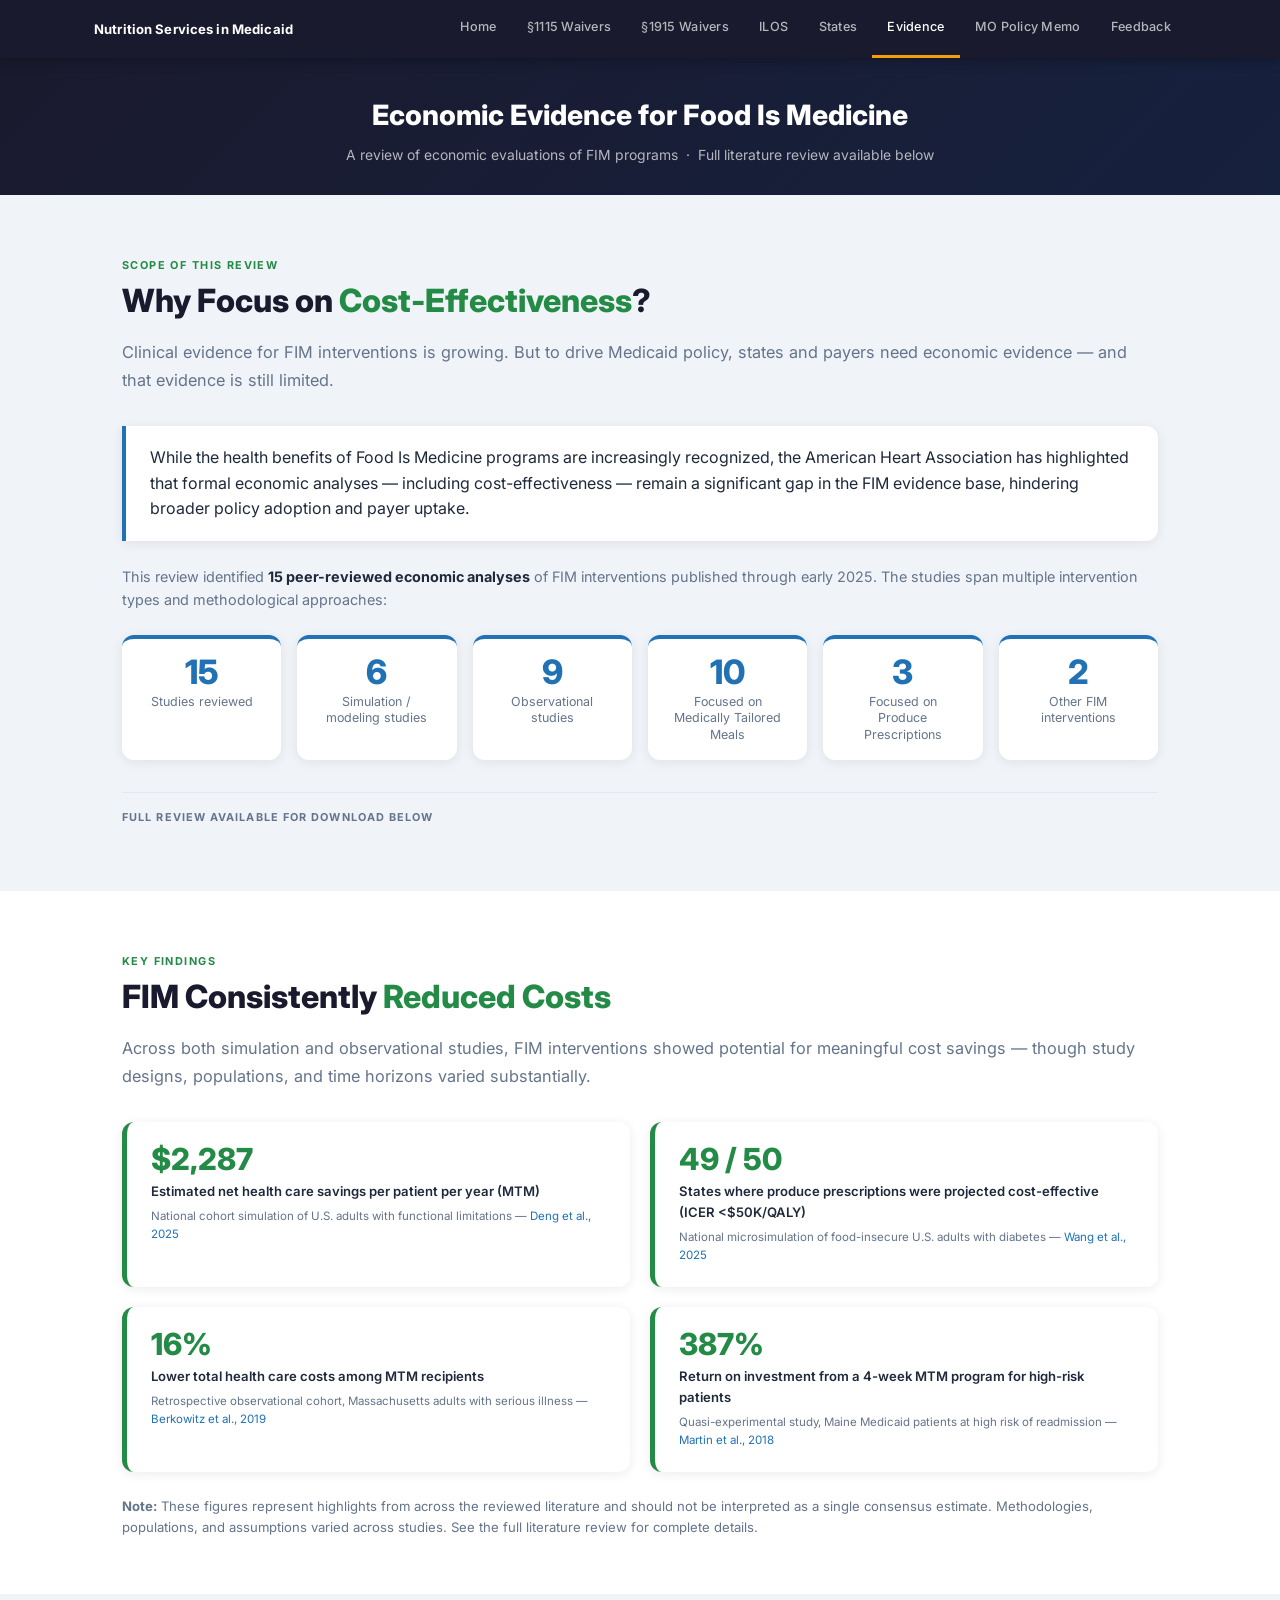
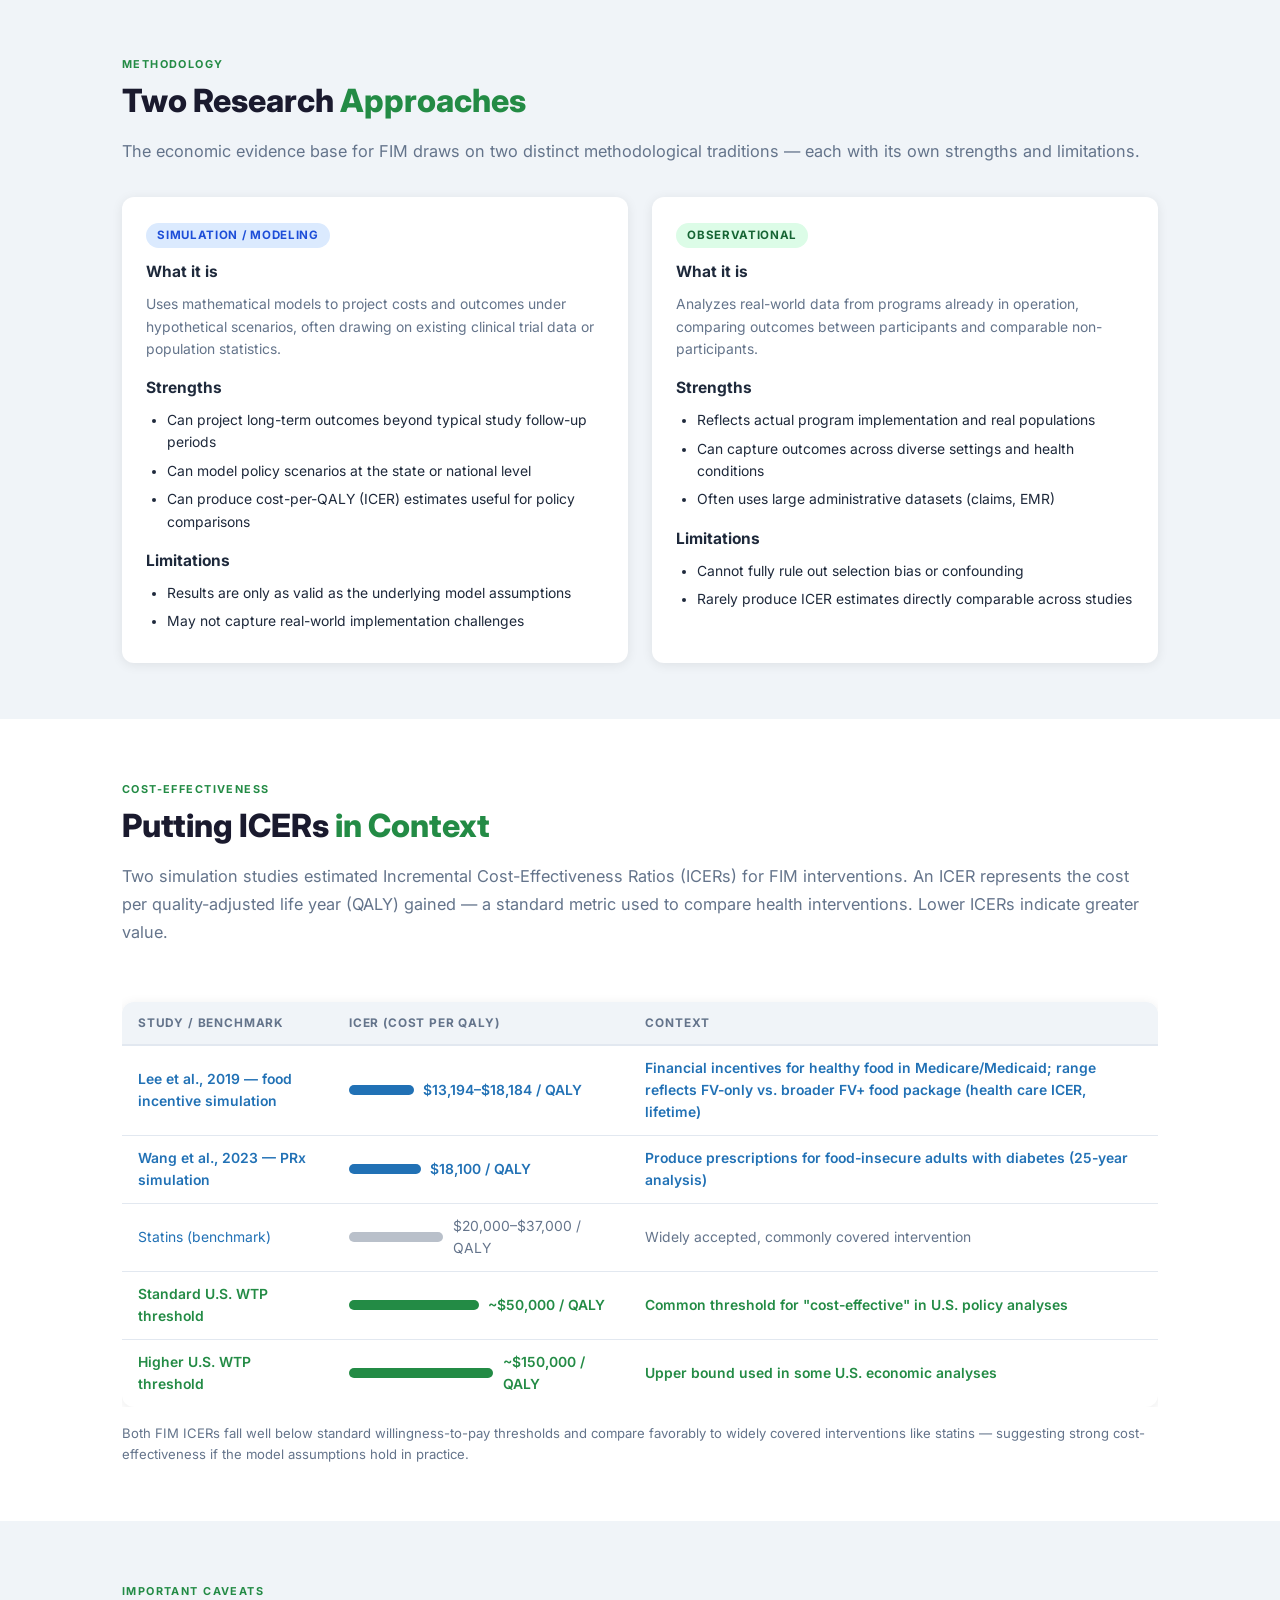
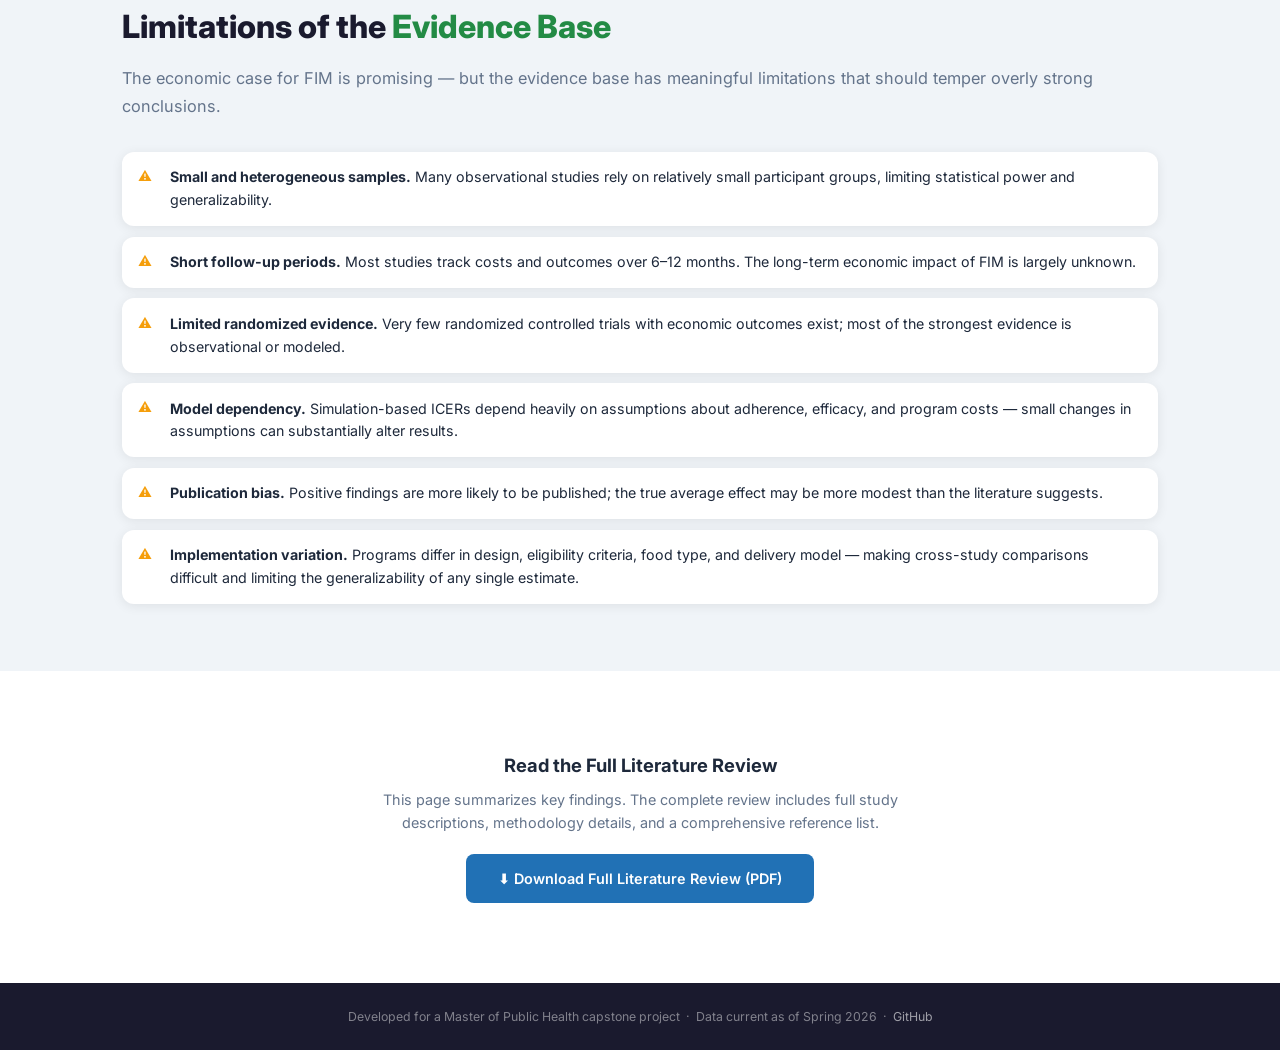
==== commit 020b72a2: "Add Feedback tab with embedded Google Form Creates feedback.html with an embedded Google Form iframe" ====
--- a/evidence.html
+++ b/evidence.html
@@ -22,6 +22,7 @@
       <li><a href="states-list.html">States</a></li>
       <li><a href="evidence.html" class="active">Evidence</a></li>
       <li><a href="policy-memo.html">MO Policy Memo</a></li>
+      <li><a href="feedback.html">Feedback</a></li>
     </ul>
   </div>
 </nav>
